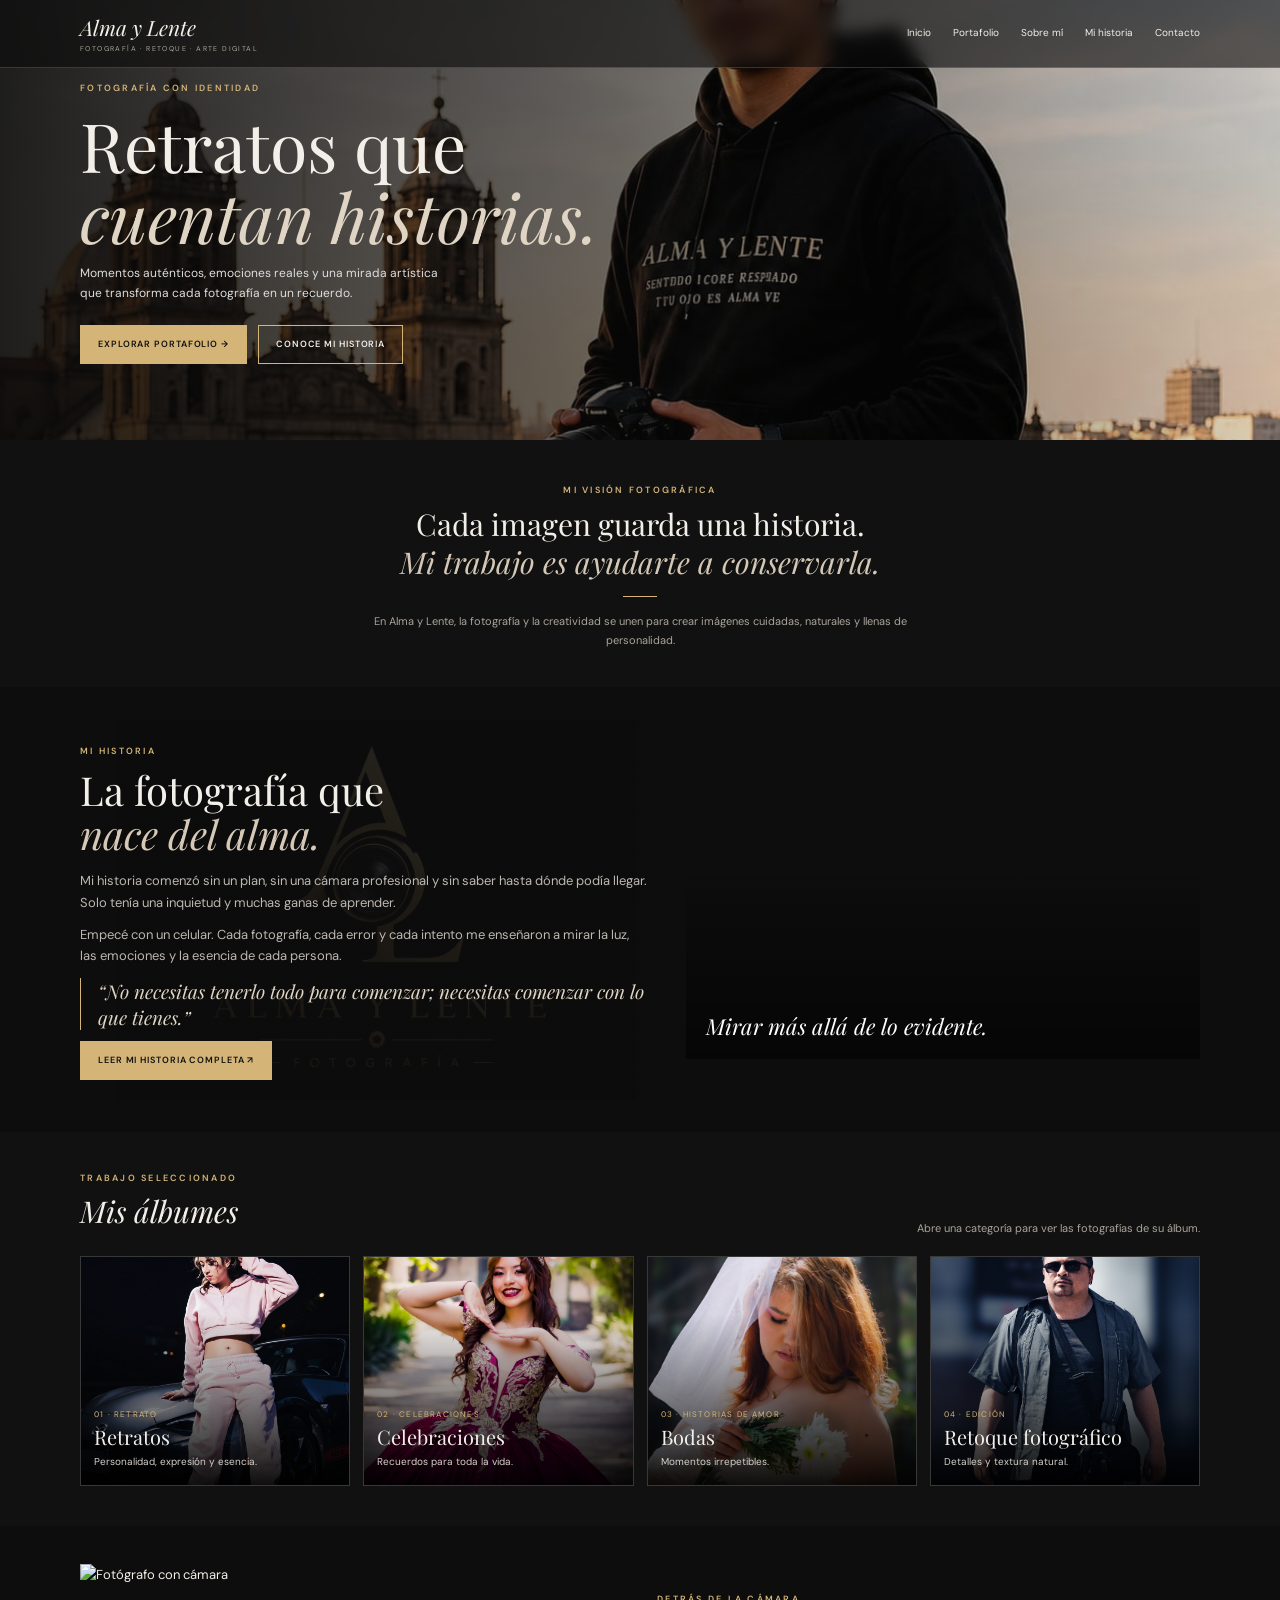
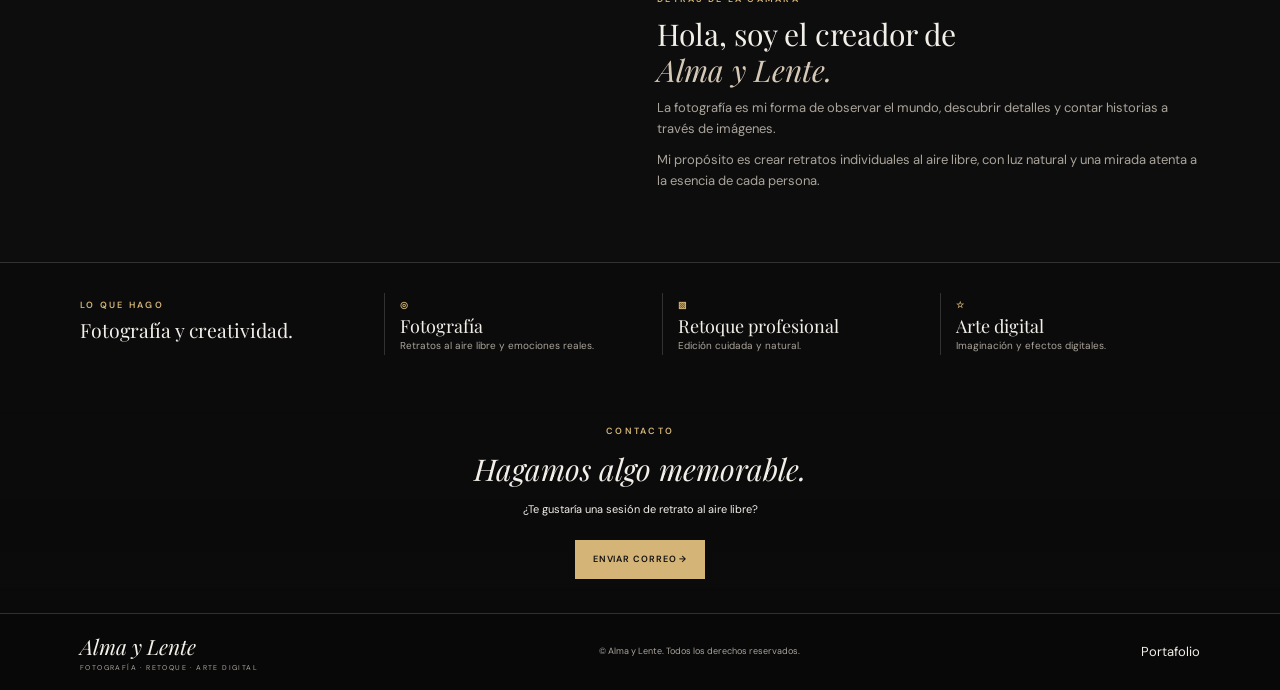
==== index.html @ 7299dcda "Fix HTML formatting issues in index.html" ====
<!DOCTYPE html>
<html lang="es">
<head>
<meta charset="UTF-8">
<meta name="viewport" content="width=device-width, initial-scale=1.0">
<title>Alma y Lente | Fotografía</title>

<link rel="preconnect" href="https://fonts.googleapis.com">
<link rel="preconnect" href="https://fonts.gstatic.com" crossorigin>
<link href="https://fonts.googleapis.com/css2?family=DM+Sans:wght@400;500;600&family=Playfair+Display:ital,wght@0,400;0,500;1,400;1,500&display=swap" rel="stylesheet">

<style>
:root {
  --bg: #0d0d0d;
  --panel: #121212;
  --fg: #f2eee8;
  --muted: #aaa49b;
  --gold: #d4b477;
  --border: rgba(255,255,255,.16);
  --width: 1120px;
}

* {
  box-sizing: border-box;
  margin: 0;
  padding: 0;
}

html { scroll-behavior: smooth; }

body {
  background: var(--bg);
  color: var(--fg);
  font: 13px/1.65 "DM Sans", sans-serif;
}

body.lock { overflow: hidden; }

button, a {
  font: inherit;
  color: inherit;
}

a { text-decoration: none; }

.wrap {
  width: min(var(--width), calc(100% - 64px));
  margin: auto;
}

.serif {
  font-family: "Playfair Display", Georgia, serif;
  font-weight: 400;
}

.label {
  color: var(--gold);
  font-size: 9px;
  font-weight: 600;
  letter-spacing: .25em;
  text-transform: uppercase;
}

.btn {
  display: inline-flex;
  min-height: 39px;
  align-items: center;
  justify-content: center;
  padding: 0 17px;
  border: 1px solid var(--gold);
  background: transparent;
  color: var(--fg);
  font-size: 9px;
  font-weight: 600;
  letter-spacing: .1em;
  text-transform: uppercase;
  cursor: pointer;
}

.btn:hover,
.btn.primary {
  background: var(--gold);
  color: #111;
}

.nav {
  position: absolute;
  z-index: 3;
  top: 0;
  width: 100%;
  height: 68px;
  border-bottom: 1px solid var(--border);
  background: #0b0b0b99;
  backdrop-filter: blur(8px);
}

.navin {
  height: 100%;
  display: flex;
  align-items: center;
  justify-content: space-between;
}

.brand {
  display: flex;
  flex-direction: column;
  line-height: 1.15;
}

.brand strong {
  font: italic 21px "Playfair Display", Georgia, serif;
}

.brand small {
  margin-top: 4px;
  color: var(--muted);
  font-size: 7px;
  letter-spacing: .2em;
}

.links {
  display: flex;
  align-items: center;
  gap: 22px;
}

.links a { font-size: 10px; }
.links a:hover { color: var(--gold); }

.menu {
  display: none;
  background: none;
  border: 0;
  color: white;
  font-size: 22px;
  cursor: pointer;
}

.hero {
  min-height: 440px;
  display: flex;
  align-items: center;
  background:
    linear-gradient(90deg, #090909e8, #09090999 48%, #09090920),
    url('https://almaylente.github.io/mi-foto-nueva.jpg')
    center 42% / cover;
}

.hero h1 {
  font-size: clamp(43px, 6vw, 68px);
  line-height: 1.05;
  margin: 12px 0;
}

.hero h1 em { color: #e0d5c4; }

.hero p {
  max-width: 380px;
  color: #ddd;
  font-size: 12px;
}

.actions {
  display: flex;
  gap: 11px;
  margin-top: 22px;
  flex-wrap: wrap;
}

.vision {
  padding: 38px 20px;
  text-align: center;
  background: #111;
}

.vision h2 {
  margin: 7px 0;
  font-size: clamp(22px, 3vw, 30px);
  line-height: 1.25;
}

.vision h2 em { color: #d4c7b6; }

.vision p {
  max-width: 550px;
  margin: auto;
  color: var(--muted);
  font-size: 11px;
}

.line {
  width: 34px;
  height: 1px;
  background: var(--gold);
  margin: 15px auto;
}

.story {
  padding: 52px 0;
  background: var(--bg);
}

.storygrid {
  display: grid;
  grid-template-columns: 1.05fr .95fr;
  align-items: center;
  gap: 38px;
}

.storygrid > div:first-child {
  position: relative;
  isolation: isolate;
}

.storygrid > div:first-child::before {
  content: "";
  position: absolute;
  inset: -20px;
  z-index: -1;
  background-image:
    linear-gradient(rgba(13,13,13,.90), rgba(13,13,13,.90)),
    url("https://almaylente.github.io/logotipo%20jpg.png");
  background-repeat: no-repeat;
  background-position: center, 65% center;
  background-size: cover, min(100%, 520px) auto;
  pointer-events: none;
}

.story h2 {
  font-size: 40px;
  line-height: 1.1;
  margin: 8px 0 14px;
}

.story h2 em,
.about h2 em { color: #d5c8b7; }

.story p {
  max-width: 570px;
  margin-bottom: 11px;
  color: #bcb7b0;
}

.quote {
  padding-left: 17px;
  border-left: 1px solid var(--gold);
  font: italic 19px "Playfair Display", Georgia, serif !important;
  color: #e0d5c4 !important;
}

.storyphoto {
  position: relative;
  min-height: 300px;
  background:
    linear-gradient(0deg, #0009, transparent 65%),
    url('https://images.unsplash.com/photo-1502982720700-bfff97f2ecac?auto=format&fit=crop&w=1200&q=85')
    center 38% / cover;
}

.storyphoto span {
  position: absolute;
  bottom: 18px;
  left: 20px;
  color: white;
  font: italic 22px "Playfair Display", Georgia, serif;
}

.portfolio {
  padding: 34px 0 40px;
  background: #111;
}

.heading {
  display: flex;
  align-items: end;
  justify-content: space-between;
  gap: 20px;
  margin-bottom: 19px;
}

.heading h2 { font-size: 30px; }
.heading p { color: var(--muted); font-size: 11px; }

.cards {
  display: grid;
  grid-template-columns: repeat(4, 1fr);
  gap: 13px;
}

.album {
  position: relative;
  min-height: 230px;
  overflow: hidden;
  border: 1px solid #ffffff22;
  background: #191919;
  text-align: left;
  cursor: pointer;
}

.album img {
  position: absolute;
  inset: 0;
  width: 100%;
  height: 100%;
  object-fit: cover;
  transition: transform .35s;
}

.album:hover img { transform: scale(1.05); }

.album::after {
  content: "";
  position: absolute;
  inset: 0;
  background: linear-gradient(0deg, #000e, transparent 75%);
}

.albumtext {
  position: absolute;
  z-index: 1;
  left: 13px;
  right: 13px;
  bottom: 13px;
}

.albumtext small {
  color: var(--gold);
  font-size: 8px;
  letter-spacing: .15em;
  text-transform: uppercase;
}

.albumtext strong {
  display: block;
  font: 20px "Playfair Display", Georgia, serif;
}

.albumtext span {
  color: #d4d0ca;
  font-size: 10px;
}

.about { padding: 38px 0; }

.aboutgrid {
  display: grid;
  grid-template-columns: 1fr 1fr;
  align-items: center;
  gap: 34px;
}

.about img {
  width: 100%;
  height: 260px;
  object-fit: cover;
}

.about h2 {
  font-size: 30px;
  line-height: 1.2;
  margin: 7px 0;
}

.about p {
  color: var(--muted);
  margin: 9px 0;
}

.services {
  padding: 30px 0;
  background: #0b0b0b;
  border-top: 1px solid var(--border);
}

.servicegrid {
  display: grid;
  grid-template-columns: 1.1fr repeat(3, 1fr);
  gap: 18px;
}

.service {
  padding-left: 15px;
  border-left: 1px solid var(--border);
}

.service h3 {
  font: 18px "Playfair Display", Georgia, serif;
}

.service p {
  color: var(--muted);
  font-size: 10px;
}

.contact {
  padding: 34px 20px;
  text-align: center;
  background:
    linear-gradient(#08080866, #08080899),
    url('https://i1.adis.ws/i/canon/5666C028_EOS-R6-Mark-II_07?aspect=1%3A1&bg=rgb%28245%2C246%2C246%29&fmt=webp&qlt=80&sm=aspect&w=940')
    center 50% / cover;
}

.contact h2 {
  font-size: 30px;
  margin: 5px;
}

.contact p { font-size: 11px; }

footer {
  padding: 18px 0;
  background: #080808;
  border-top: 1px solid var(--border);
}

.footerin {
  display: flex;
  justify-content: space-between;
  align-items: center;
  gap: 15px;
}

.footerin p {
  font-size: 9px;
  color: var(--muted);
}

.modal {
  position: fixed;
  inset: 0;
  z-index: 10;
  display: none;
  align-items: center;
  justify-content: center;
  padding: 16px;
  background: #000d;
  backdrop-filter: blur(7px);
}

.modal.open { display: flex; }

.dialog {
  width: min(950px, 100%);
  max-height: 92vh;
  display: flex;
  flex-direction: column;
  overflow: hidden;
  border: 1px solid #d4b47777;
  background: #111;
  box-shadow: 0 20px 80px #000b;
}

.dialoghead {
  display: flex;
  justify-content: space-between;
  align-items: center;
  gap: 15px;
  padding: 17px 21px;
  border-bottom: 1px solid var(--border);
}

.dialoghead h2 {
  font-size: 25px;
  margin-top: 3px;
}

.close {
  width: 38px;
  height: 38px;
  border: 1px solid var(--border);
  background: transparent;
  color: white;
  font-size: 23px;
  cursor: pointer;
}

.dialogbody {
  overflow: auto;
  padding: 20px 22px 25px;
}

.description {
  color: var(--muted);
  margin-bottom: 14px;
}

.gallery {
  display: grid;
  grid-template-columns: repeat(3, minmax(0, 1fr));
  gap: 12px;
}

.gallery.single {
  display: flex;
  justify-content: center;
  align-items: center;
}

.gallery.single .tile {
  width: auto;
  max-width: 100%;
  border: 0;
  background: transparent;
}

.gallery.single .tile img {
  width: auto;
  height: auto;
  max-width: calc(100vw - 120px);
  max-height: calc(88vh - 145px);
  object-fit: contain;
}

.gallery.single .filename { text-align: center; }

.slideshow-controls {
  display: flex;
  justify-content: center;
  align-items: center;
  gap: 16px;
  margin-top: 12px;
}

.slideshow-controls[hidden] { display: none; }

.slide-button {
  width: 38px;
  height: 38px;
  border: 1px solid var(--border);
  background: transparent;
  color: var(--fg);
  font-size: 22px;
  cursor: pointer;
}

.slide-button:hover {
  border-color: var(--gold);
  color: var(--gold);
}

.slide-count {
  color: var(--muted);
  font-size: 11px;
}

.tile {
  position: relative;
  overflow: hidden;
  border: 1px solid #ffffff22;
  background: #1a1a1a;
}

.tile img {
  display: block;
  width: 100%;
  max-height: 70vh;
  object-fit: contain;
  background: #111;
}

.filename {
  padding: 7px 9px;
  color: #d7d1c8;
  font-size: 10px;
  overflow: hidden;
  text-overflow: ellipsis;
  white-space: nowrap;
}

.empty {
  grid-column: 1 / -1;
  padding: 35px 16px;
  border: 1px dashed #d4b47766;
  color: var(--muted);
  text-align: center;
}

.empty strong {
  display: block;
  margin-bottom: 5px;
  color: var(--fg);
  font: 22px "Playfair Display", Georgia, serif;
}

.storydialog {
  max-height: 92vh;
  overflow: auto;
}

.storybody {
  padding: 22px clamp(20px, 5vw, 48px);
  color: #c3beb6;
}

.storybody h3 {
  margin: 22px 0 8px;
  color: var(--gold);
  font: 22px "Playfair Display", Georgia, serif;
}

.storybody p {
  margin: 0 0 12px;
  line-height: 1.8;
}

.storybody blockquote {
  margin: 15px 0;
  padding-left: 15px;
  border-left: 1px solid var(--gold);
  font: italic 19px "Playfair Display", Georgia, serif;
  color: #e1d5c3;
}

@media (max-width: 760px) {
  .wrap, .navin { width: calc(100% - 38px); }
  .menu { display: block; }

  .links {
    position: absolute;
    top: 61px;
    left: 0;
    right: 0;
    display: none;
    align-items: flex-start;
    padding: 17px 20px;
    background: #101010;
    flex-direction: column;
  }

  .links.open { display: flex; }

  .hero {
    min-height: 510px;
    background-position: 58% center;
  }

  .storygrid, .aboutgrid {
    grid-template-columns: 1fr;
    gap: 20px;
  }

  .storyphoto { min-height: 270px; }

  .storygrid > div:first-child::before {
    background-position: center, 65% center;
    background-size: cover, min(82vw, 430px) auto;
  }

  .cards { grid-template-columns: repeat(2, 1fr); }
  .album { min-height: 220px; }

  .servicegrid { grid-template-columns: 1fr 1fr; }
  .serviceintro { grid-column: 1 / -1; }

  .footerin { flex-wrap: wrap; }
  .footerin p { width: 100%; }

  .gallery { grid-template-columns: repeat(2, minmax(0, 1fr)); }
}

@media (max-width: 430px) {
  .heading {
    align-items: flex-start;
    flex-direction: column;
  }

  .album { min-height: 190px; }

  .storygrid > div:first-child::before {
    background-position: center, 65% center;
    background-size: cover, min(85vw, 360px) auto;
  }

  .albumtext strong { font-size: 17px; }
}
</style>
</head>

<body>

<header class="nav">
  <div class="wrap navin">
    <a class="brand" href="#inicio">
      <strong>Alma y Lente</strong>
      <small>FOTOGRAFÍA · RETOQUE · ARTE DIGITAL</small>
    </a>

    <button class="menu" id="menu" aria-label="Abrir menú">☰</button>

    <nav class="links" id="links">
      <a href="#inicio">Inicio</a>
      <a href="#portafolio">Portafolio</a>
      <a href="#sobre-mi">Sobre mí</a>
      <a href="#mi-historia">Mi historia</a>
      <a href="#contacto">Contacto</a>
    </nav>
  </div>
</header>

<main>

  <section class="hero" id="inicio">
    <div class="wrap">
      <span class="label">Fotografía con identidad</span>
      <h1 class="serif">Retratos que<br><em>cuentan historias.</em></h1>
      <p>Momentos auténticos, emociones reales y una mirada artística que transforma cada fotografía en un recuerdo.</p>

      <div class="actions">
        <a class="btn primary" href="#portafolio">Explorar portafolio →</a>
        <a class="btn" href="#mi-historia">Conoce mi historia</a>
      </div>
    </div>
  </section>

  <section class="vision">
    <span class="label">Mi visión fotográfica</span>
    <h2 class="serif">Cada imagen guarda una historia.<br><em>Mi trabajo es ayudarte a conservarla.</em></h2>
    <div class="line"></div>
    <p>En Alma y Lente, la fotografía y la creatividad se unen para crear imágenes cuidadas, naturales y llenas de personalidad.</p>
  </section>

  <section class="story" id="mi-historia">
    <div class="wrap storygrid">
      <div>
        <span class="label">Mi historia</span>
        <h2 class="serif">La fotografía que<br><em>nace del alma.</em></h2>

        <p>Mi historia comenzó sin un plan, sin una cámara profesional y sin saber hasta dónde podía llegar. Solo tenía una inquietud y muchas ganas de aprender.</p>

        <p>Empecé con un celular. Cada fotografía, cada error y cada intento me enseñaron a mirar la luz, las emociones y la esencia de cada persona.</p>

        <p class="quote">“No necesitas tenerlo todo para comenzar; necesitas comenzar con lo que tienes.”</p>

        <button class="btn primary" id="openStory">Leer mi historia completa ↗</button>
      </div>

      <div class="storyphoto">
        <span>Mirar más allá de lo evidente.</span>
      </div>
    </div>
  </section>

  <section class="portfolio" id="portafolio">
    <div class="wrap">
      <div class="heading">
        <div>
          <span class="label">Trabajo seleccionado</span>
          <h2 class="serif"><em>Mis álbumes</em></h2>
        </div>
        <p>Abre una categoría para ver las fotografías de su álbum.</p>
      </div>

      <div class="cards">

        <button class="album"
          data-id="retratos"
          data-title="Retratos"
          data-category="01 · Retrato"
          data-description="Retratos individuales al aire libre, con luz natural y personalidad.">
          <img src="https://almaylente.github.io/retrato1.jpg" alt="Portada del álbum Retratos">
          <span class="albumtext">
            <small>01 · Retrato</small>
            <strong>Retratos</strong>
            <span>Personalidad, expresión y esencia.</span>
          </span>
        </button>

        <button class="album"
          data-id="celebraciones"
          data-title="Celebraciones"
          data-category="02 · Celebraciones"
          data-description="Momentos especiales y recuerdos para toda la vida.">
          <img src="https://almaylente.github.io/mis%20xv%20a%C3%B1os%20%281%29.jpg" alt="Portada del álbum Celebraciones">
          <span class="albumtext">
            <small>02 · Celebraciones</small>
            <strong>Celebraciones</strong>
            <span>Recuerdos para toda la vida.</span>
          </span>
        </button>

        <button class="album"
          data-id="bodas"
          data-title="Bodas"
          data-category="03 · Historias de amor"
          data-description="La belleza de los momentos irrepetibles.">
          <img src="jpg%20%281%29.jpg" alt="Portada del álbum Bodas">
          <span class="albumtext">
            <small>03 · Historias de amor</small>
            <strong>Bodas</strong>
            <span>Momentos irrepetibles.</span>
          </span>
        </button>

        <button class="album"
          data-id="retoque"
          data-title="Retoque fotográfico"
          data-category="04 · Edición"
          data-description="Detalles cuidados y textura natural.">
          <img src="https://almaylente.github.io/Retoque%20fotografico.jpg" alt="Portada del álbum Retoque fotográfico">
          <span class="albumtext">
            <small>04 · Edición</small>
            <strong>Retoque fotográfico</strong>
            <span>Detalles y textura natural.</span>
          </span>
        </button>

      </div>
    </div>
  </section>

  <section class="about" id="sobre-mi">
    <div class="wrap aboutgrid">
      <img src="https://images.unsplash.com/photo-1502982720700-bfff97f2ecac?auto=format&fit=crop&w=1200&q=85" alt="Fotógrafo con cámara" loading="lazy">

      <div>
        <span class="label">Detrás de la cámara</span>
        <h2 class="serif">Hola, soy el creador de<br><em>Alma y Lente.</em></h2>
        <p>La fotografía es mi forma de observar el mundo, descubrir detalles y contar historias a través de imágenes.</p>
        <p>Mi propósito es crear retratos individuales al aire libre, con luz natural y una mirada atenta a la esencia de cada persona.</p>
      </div>
    </div>
  </section>

  <section class="services" id="servicios">
    <div class="wrap servicegrid">
      <div class="serviceintro">
        <span class="label">Lo que hago</span>
        <h2 class="serif">Fotografía y creatividad.</h2>
      </div>

      <article class="service">
        <span class="label">◎</span>
        <h3>Fotografía</h3>
        <p>Retratos al aire libre y emociones reales.</p>
      </article>

      <article class="service">
        <span class="label">▧</span>
        <h3>Retoque profesional</h3>
        <p>Edición cuidada y natural.</p>
      </article>

      <article class="service">
        <span class="label">☆</span>
        <h3>Arte digital</h3>
        <p>Imaginación y efectos digitales.</p>
      </article>
    </div>
  </section>

  <section class="contact" id="contacto">
    <span class="label">Contacto</span>
    <h2 class="serif"><em>Hagamos algo memorable.</em></h2>
    <p>¿Te gustaría una sesión de retrato al aire libre?</p>

    <div class="actions" style="justify-content:center">
      <a class="btn primary" href="mailto:hola@almaylente.com">Enviar correo →</a>
    </div>
  </section>

</main>

<footer>
  <div class="wrap footerin">
    <a class="brand" href="#inicio">
      <strong>Alma y Lente</strong>
      <small>FOTOGRAFÍA · RETOQUE · ARTE DIGITAL</small>
    </a>

    <p>© Alma y Lente. Todos los derechos reservados.</p>
    <a href="#portafolio">Portafolio</a>
  </div>
</footer>

<!-- VENTANA DE LOS ÁLBUMES -->
<div class="modal" id="albumModal" role="dialog" aria-modal="true" aria-labelledby="albumTitle">
  <section class="dialog">

    <header class="dialoghead">
      <div>
        <span class="label" id="albumCategory"></span>
        <h2 class="serif" id="albumTitle"></h2>
      </div>

      <button class="close" id="closeAlbum" aria-label="Cerrar álbum">×</button>
    </header>

    <div class="dialogbody">
      <p class="description" id="albumDescription"></p>
      <div class="gallery single" id="gallery"></div>

      <div class="slideshow-controls" id="slideshowControls">
        <button class="slide-button" id="previousPhoto" type="button" aria-label="Foto anterior">‹</button>
        <span class="slide-count" id="slideCount">1 / 1</span>
        <button class="slide-button" id="nextPhoto" type="button" aria-label="Foto siguiente">›</button>
      </div>
    </div>
  </section>
</div>

<!-- VENTANA DE LA HISTORIA -->
<div class="modal" id="storyModal" role="dialog" aria-modal="true" aria-labelledby="storyTitle">
  <article class="dialog storydialog">

    <header class="dialoghead">
      <div>
        <span class="label">Alma y Lente</span>
        <h2 class="serif" id="storyTitle">La fotografía que nace del alma</h2>
      </div>

      <button class="close" id="closeStory" aria-label="Cerrar historia">×</button>
    </header>

    <div class="storybody">
      <p>Hay momentos que llegan sin avisar. No hacen ruido ni anuncian que están a punto de transformar nuestra vida. Simplemente aparecen, como la primera luz del amanecer: silenciosa, casi imperceptible, pero capaz de cambiar por completo aquello que toca.</p>

      <p>Mi historia comenzó así. Sin un plan. Sin una cámara profesional. Sin un estudio. Sin conocimientos técnicos. Todo comenzó con algo mucho más sencillo, pero también más poderoso: una inquietud que nació dentro de mí.</p>

      <p>Un día cualquiera, mientras observaba imágenes que aparecían y desaparecían rápidamente en una pantalla, encontré el trabajo del fotógrafo Marcos Alberca.</p>

      <p>Entonces descubrí emociones, miradas capaces de hablar sin pronunciar una sola palabra e historias escondidas en un rostro, una postura, una sombra o en la forma en que la luz acariciaba a una persona.</p>

      <p>Comprendí que una fotografía podía representar mucho más que una imagen: podía convertirse en memoria, sentimiento, identidad y en un relato capaz de permanecer incluso después de que el instante hubiera desaparecido.</p>

      <blockquote>“Yo también quiero hacer esto.”</blockquote>

      <h3>El comienzo: un celular y muchas ganas de aprender</h3>

      <p>El inicio no fue perfecto. Fue real. No contaba con equipo costoso, lentes especializados ni experiencia. Tenía únicamente un celular en la mano y un enorme deseo de aprender.</p>

      <p>Salí a observar. Empecé a interpretar la iluminación de otra manera, a prestar atención a los rostros, las sombras, los colores y esos pequeños instantes que normalmente pasan desapercibidos.</p>

      <p>Algunas fotografías me encantaban. Otras eran un desastre. Sin embargo, todas tenían algo importante que enseñarme. Cada error se convirtió en una lección y cada intento representó un avance.</p>

      <blockquote>No tenía que ser mejor que nadie; solamente tenía que superar al hombre que fui ayer.</blockquote>

      <h3>El sueño toma forma: nace Alma y Lente</h3>

      <p>Después de meses de dedicación llegó un día inolvidable: conseguí mi primera cámara profesional. Para mí representaba el resultado de mis intentos, mis equivocaciones y mis horas de aprendizaje.</p>

      <p>Así nació Alma y Lente. El nombre representa mi manera de entender la fotografía.</p>

      <p><strong>Alma:</strong> porque creo que cada retrato debe transmitir sentimiento. Detrás de cada rostro existe una historia que merece ser reconocida y respetada.</p>

      <p><strong>Lente:</strong> porque es mi herramienta para observar el mundo y mirar más allá de lo evidente, buscando esa esencia que a veces ni nosotros mismos reconocemos.</p>

      <p>No busco crear únicamente fotografías bonitas. Quiero producir imágenes que, muchos años después, puedan mirarse y provocar una sensación profunda:</p>

      <blockquote>“Ese era yo.”</blockquote>

      <h3>Para ti que lees esto</h3>

      <p>Quizá tienes un sueño guardado, pero sigues esperando tener dinero, equipo, experiencia o encontrar el momento perfecto. Déjame compartir contigo algo que aprendí: el momento perfecto casi nunca llega.</p>

      <p>No necesitas que todo sea ideal. Necesitas reunir el valor suficiente para dar el primer paso. Yo tampoco comencé siendo profesional. Empecé con un celular, ilusión y miedo, pero también con más fe que dudas.</p>

      <blockquote>No necesitas tenerlo todo para comenzar; necesitas comenzar con lo que tienes.</blockquote>

      <h3>Mi camino continúa</h3>

      <p>Todavía aprendo. Todavía crezco. Todavía existen metas que parecen lejanas. Mi gran objetivo es convertirme en fotógrafo profesional al cien por ciento, vivir de aquello que amo y llevar Alma y Lente a cada persona que quiera descubrir y mostrar su verdadera belleza.</p>

      <p>Alma y Lente nació de un sueño, creció mediante la constancia y continúa avanzando con una sola intención: mirar más allá de lo evidente.</p>

      <blockquote>Porque una cámara puede capturar un rostro... Pero cuando una imagen nace del alma, puede capturar una vida.</blockquote>
    </div>
  </article>
</div>

<script>
const DB_NAME = "AlmaYLenteGaleria";
const DB_VERSION = 1;
const STORE = "fotos";

let db;
let currentCategory = "";
let activePhotos = [];
let activePhotoIndex = 0;

const staticAlbums = {
  retratos: [
    {
      name: "retrato1.jpg",
      src: "https://almaylente.github.io/retrato1.jpg"
    },
    {
      name: "retrato2.jpg",
      src: "https://almaylente.github.io/retrato2.jpg"
    }
  ],

  celebraciones: [
    {
      name: "mis xv años (1).jpg",
      src: "https://almaylente.github.io/mis%20xv%20a%C3%B1os%20%281%29.jpg"
    },
    {
      name: "mis xv años (2).jpg",
      src: "https://almaylente.github.io/mis%20xv%20a%C3%B1os%20%282%29.jpg"
    },
    {
      name: "mis xv años (3).jpg",
      src: "https://almaylente.github.io/mis%20xv%20a%C3%B1os%20%283%29.jpg"
    },
    {
      name: "mis xv años (4).jpg",
      src: "https://almaylente.github.io/mis%20xv%20a%C3%B1os%20%284%29.jpg"
    },
    {
      name: "mis xv años (5).jpg",
      src: "https://almaylente.github.io/mis%20xv%20a%C3%B1os%20%285%29.jpg"
    },
    {
      name: "mis xv años (6).jpg",
      src: "https://almaylente.github.io/mis%20xv%20a%C3%B1os%20%286%29.jpg"
    },
    {
      name: "mis xv años (7).jpg",
      src: "https://almaylente.github.io/mis%20xv%20a%C3%B1os%20%287%29.jpg"
    }
  ],

  bodas: [
    /* TRES FOTOS NUEVAS */
    {
      name: "jpg (1).jpg",
      src: "jpg%20%281%29.jpg"
    },
    {
      name: "jpg (2).jpg",
      src: "jpg%20%282%29.jpg"
    },
    {
      name: "jpg (3).jpg",
      src: "jpg%20%283%29.jpg"
    },

    /* FOTOS ANTERIORES: SE CONSERVAN */
    {
      name: "Novia de Boda (1).jpg",
      src: "Novia%20de%20Boda%20%281%29.jpg"
    },
    {
      name: "Novia de Boda (2).jpg",
      src: "Novia%20de%20Boda%20%282%29.jpg"
    },
    {
      name: "novia de boda (3).jpg",
      src: "novia%20de%20boda%20%283%29.jpg"
    }

  ],

  retoque: [
    {
      name: "Retoque fotografico.jpg",
      src: "https://almaylente.github.io/Retoque%20fotografico.jpg"
    }
  ]
};

const albumModal = document.getElementById("albumModal");
const storyModal = document.getElementById("storyModal");
const gallery = document.getElementById("gallery");

function openDB() {
  return new Promise((resolve, reject) => {
    const req = indexedDB.open(DB_NAME, DB_VERSION);

    req.onupgradeneeded = () => {
      if (!req.result.objectStoreNames.contains(STORE)) {
        req.result.createObjectStore(STORE, {
          keyPath: "id",
          autoIncrement: true
        });
      }
    };

    req.onsuccess = () => {
      db = req.result;
      resolve(db);
    };

    req.onerror = () => reject(req.error);
  });
}

function allPhotos() {
  return new Promise((resolve, reject) => {
    if (!db) {
      resolve([]);
      return;
    }

    const req = db
      .transaction(STORE, "readonly")
      .objectStore(STORE)
      .getAll();

    req.onsuccess = () => {
      resolve(
        req.result.filter(
          photo => photo.category === currentCategory
        )
      );
    };

    req.onerror = () => reject(req.error);
  });
}

function showCurrentPhoto() {
  gallery.replaceChildren();

  if (!activePhotos.length) return;

  const photo = activePhotos[activePhotoIndex];
  const tile = document.createElement("article");
  tile.className = "tile";

  const image = document.createElement("img");
  image.src = photo.src;
  image.alt =
    document.getElementById("albumTitle").textContent +
    ": foto " + (activePhotoIndex + 1);

  const caption = document.createElement("p");
  caption.className = "filename";
  caption.textContent =
    (photo.name || "Fotografía") +
    " · " + (activePhotoIndex + 1) +
    " de " + activePhotos.length;

  image.onerror = () => {
    image.alt = "No se pudo cargar: " + (photo.name || "fotografía");
  };

  tile.append(image, caption);
  gallery.appendChild(tile);

  document.getElementById("slideCount").textContent =
    (activePhotoIndex + 1) + " / " + activePhotos.length;
}

async function renderGallery() {
  gallery.replaceChildren();
  gallery.classList.add("single");
  document.getElementById("slideshowControls").hidden = true;
  activePhotos = [];

  try {
    const fixedPhotos = staticAlbums[currentCategory];
    const photos = fixedPhotos || await allPhotos();

    if (!photos.length) {
      const empty = document.createElement("div");
      empty.className = "empty";

      const title = document.createElement("strong");
      title.textContent = "Este álbum está pendiente";

      const message = document.createElement("span");
      message.textContent =
        "Las fotografías de esta categoría aparecerán aquí.";

      empty.append(title, message);
      gallery.appendChild(empty);
      return;
    }

    if (fixedPhotos) {
      activePhotos = fixedPhotos;
      activePhotoIndex = 0;

      document.getElementById("slideshowControls").hidden = false;
      showCurrentPhoto();
      return;
    }

    gallery.classList.remove("single");

    for (const photo of photos) {
      const tile = document.createElement("article");
      tile.className = "tile";

      const image = document.createElement("img");
      image.src = photo.src || URL.createObjectURL(photo.blob);
      image.alt = photo.name || "Fotografía del álbum";
      image.loading = "lazy";

      const name = document.createElement("p");
      name.className = "filename";
      name.textContent = photo.name || "Fotografía";

      tile.append(image, name);
      gallery.appendChild(tile);
    }
  } catch (error) {
    const empty = document.createElement("div");
    empty.className = "empty";

    const title = document.createElement("strong");
    title.textContent = "No se pudo cargar el álbum";

    const message = document.createElement("span");
    message.textContent =
      "Comprueba que las fotografías estén disponibles en GitHub Pages.";

    empty.append(title, message);
    gallery.appendChild(empty);
  }
}

function openAlbum(card) {
  currentCategory = card.dataset.id;

  document.getElementById("albumTitle").textContent =
    card.dataset.title;

  document.getElementById("albumCategory").textContent =
    card.dataset.category;

  document.getElementById("albumDescription").textContent =
    card.dataset.description;

  albumModal.classList.add("open");
  document.body.classList.add("lock");

  renderGallery();
}

function closeModal(modal) {
  modal.classList.remove("open");

  if (
    !albumModal.classList.contains("open") &&
    !storyModal.classList.contains("open")
  ) {
    document.body.classList.remove("lock");
  }
}

document.querySelectorAll(".album").forEach(card => {
  card.addEventListener("click", () => openAlbum(card));
});

document.getElementById("previousPhoto").addEventListener("click", () => {
  if (!activePhotos.length) return;

  activePhotoIndex =
    (activePhotoIndex - 1 + activePhotos.length) %
    activePhotos.length;

  showCurrentPhoto();
});

document.getElementById("nextPhoto").addEventListener("click", () => {
  if (!activePhotos.length) return;

  activePhotoIndex =
    (activePhotoIndex + 1) % activePhotos.length;

  showCurrentPhoto();
});

document.getElementById("closeAlbum").addEventListener("click", () => {
  closeModal(albumModal);
});

albumModal.addEventListener("click", event => {
  if (event.target === albumModal) {
    closeModal(albumModal);
  }
});

document.getElementById("openStory").addEventListener("click", () => {
  storyModal.classList.add("open");
  document.body.classList.add("lock");
});

document.getElementById("closeStory").addEventListener("click", () => {
  closeModal(storyModal);
});

storyModal.addEventListener("click", event => {
  if (event.target === storyModal) {
    closeModal(storyModal);
  }
});

document.addEventListener("keydown", event => {
  if (
    albumModal.classList.contains("open") &&
    activePhotos.length &&
    event.key === "ArrowLeft"
  ) {
    activePhotoIndex =
      (activePhotoIndex - 1 + activePhotos.length) %
      activePhotos.length;

    showCurrentPhoto();
  }

  if (
    albumModal.classList.contains("open") &&
    activePhotos.length &&
    event.key === "ArrowRight"
  ) {
    activePhotoIndex =
      (activePhotoIndex + 1) % activePhotos.length;

    showCurrentPhoto();
  }

  if (event.key === "Escape") {
    closeModal(albumModal);
    closeModal(storyModal);
  }
});

const menu = document.getElementById("menu");
const links = document.getElementById("links");

menu.addEventListener("click", () => {
  links.classList.toggle("open");
});

links.querySelectorAll("a").forEach(link => {
  link.addEventListener("click", () => {
    links.classList.remove("open");
  });
});

openDB().catch(() => {
  db = null;
});
</script>

</body>
</html>
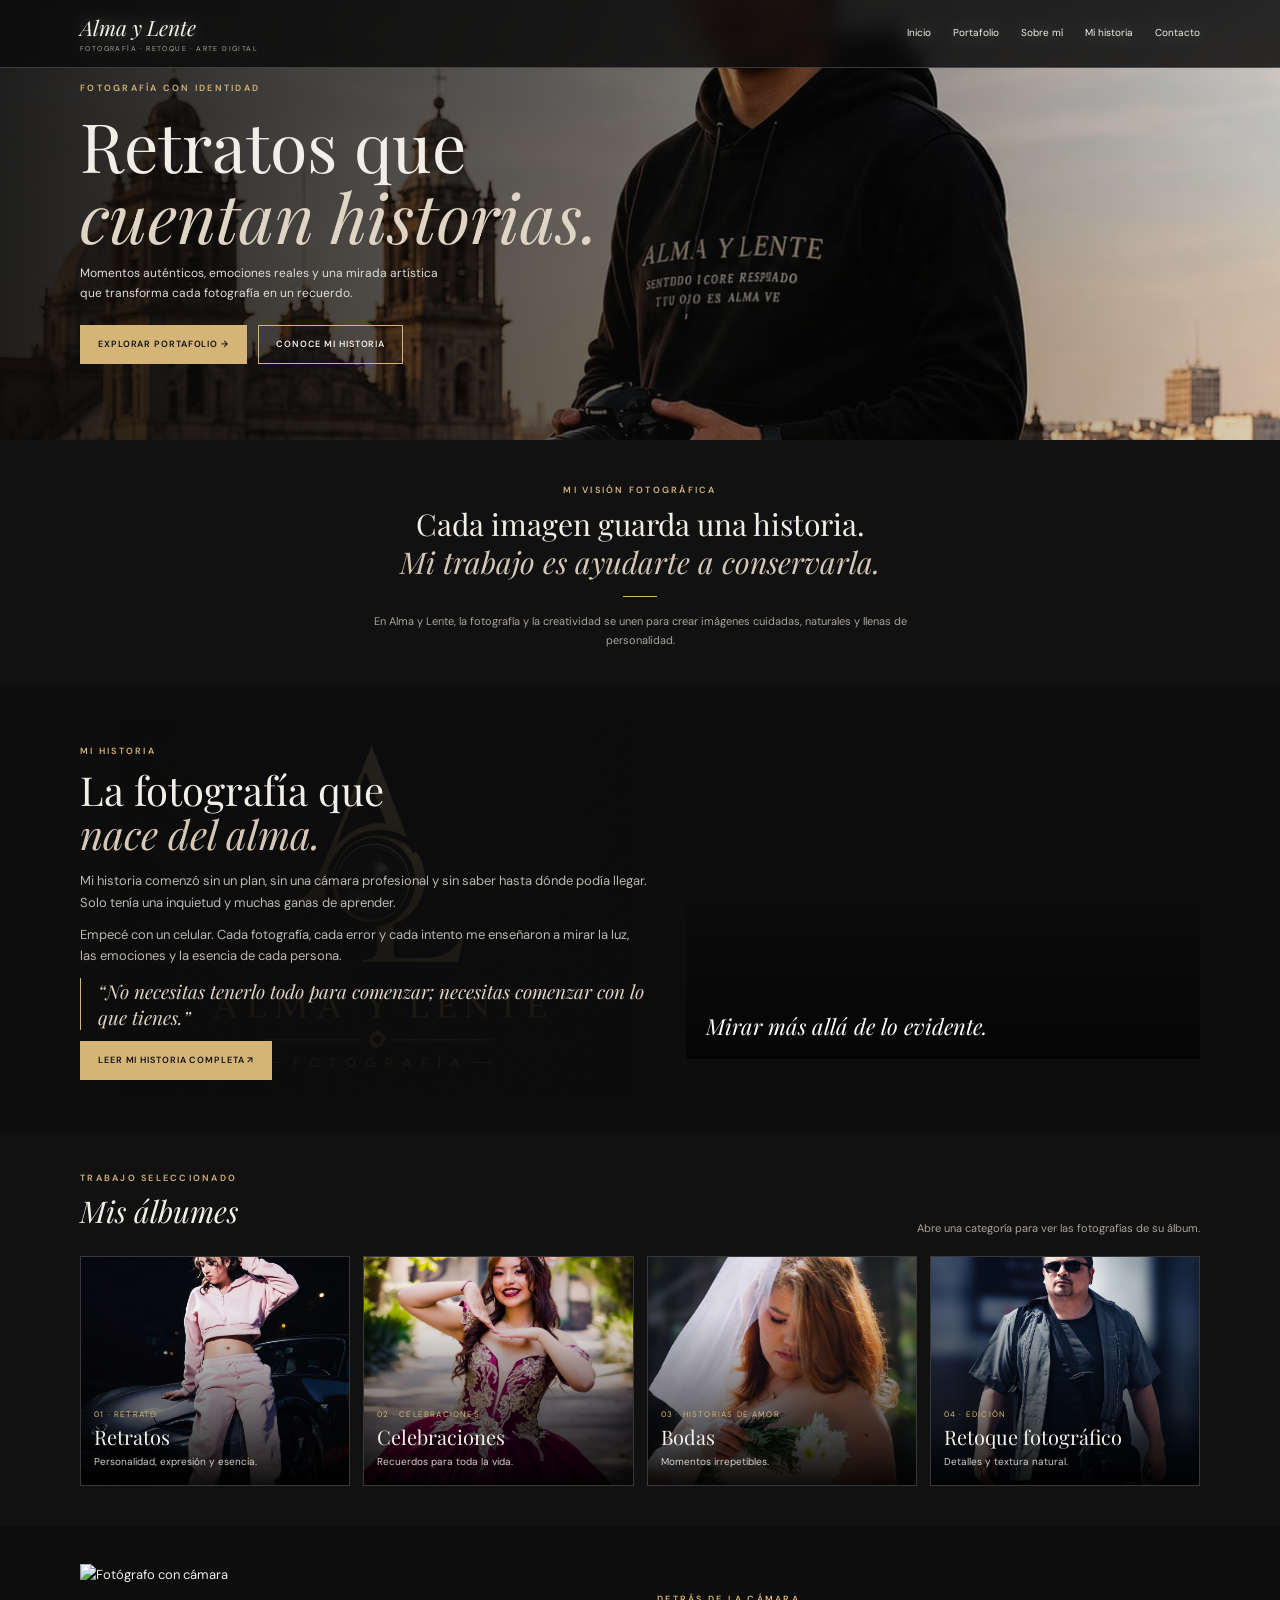
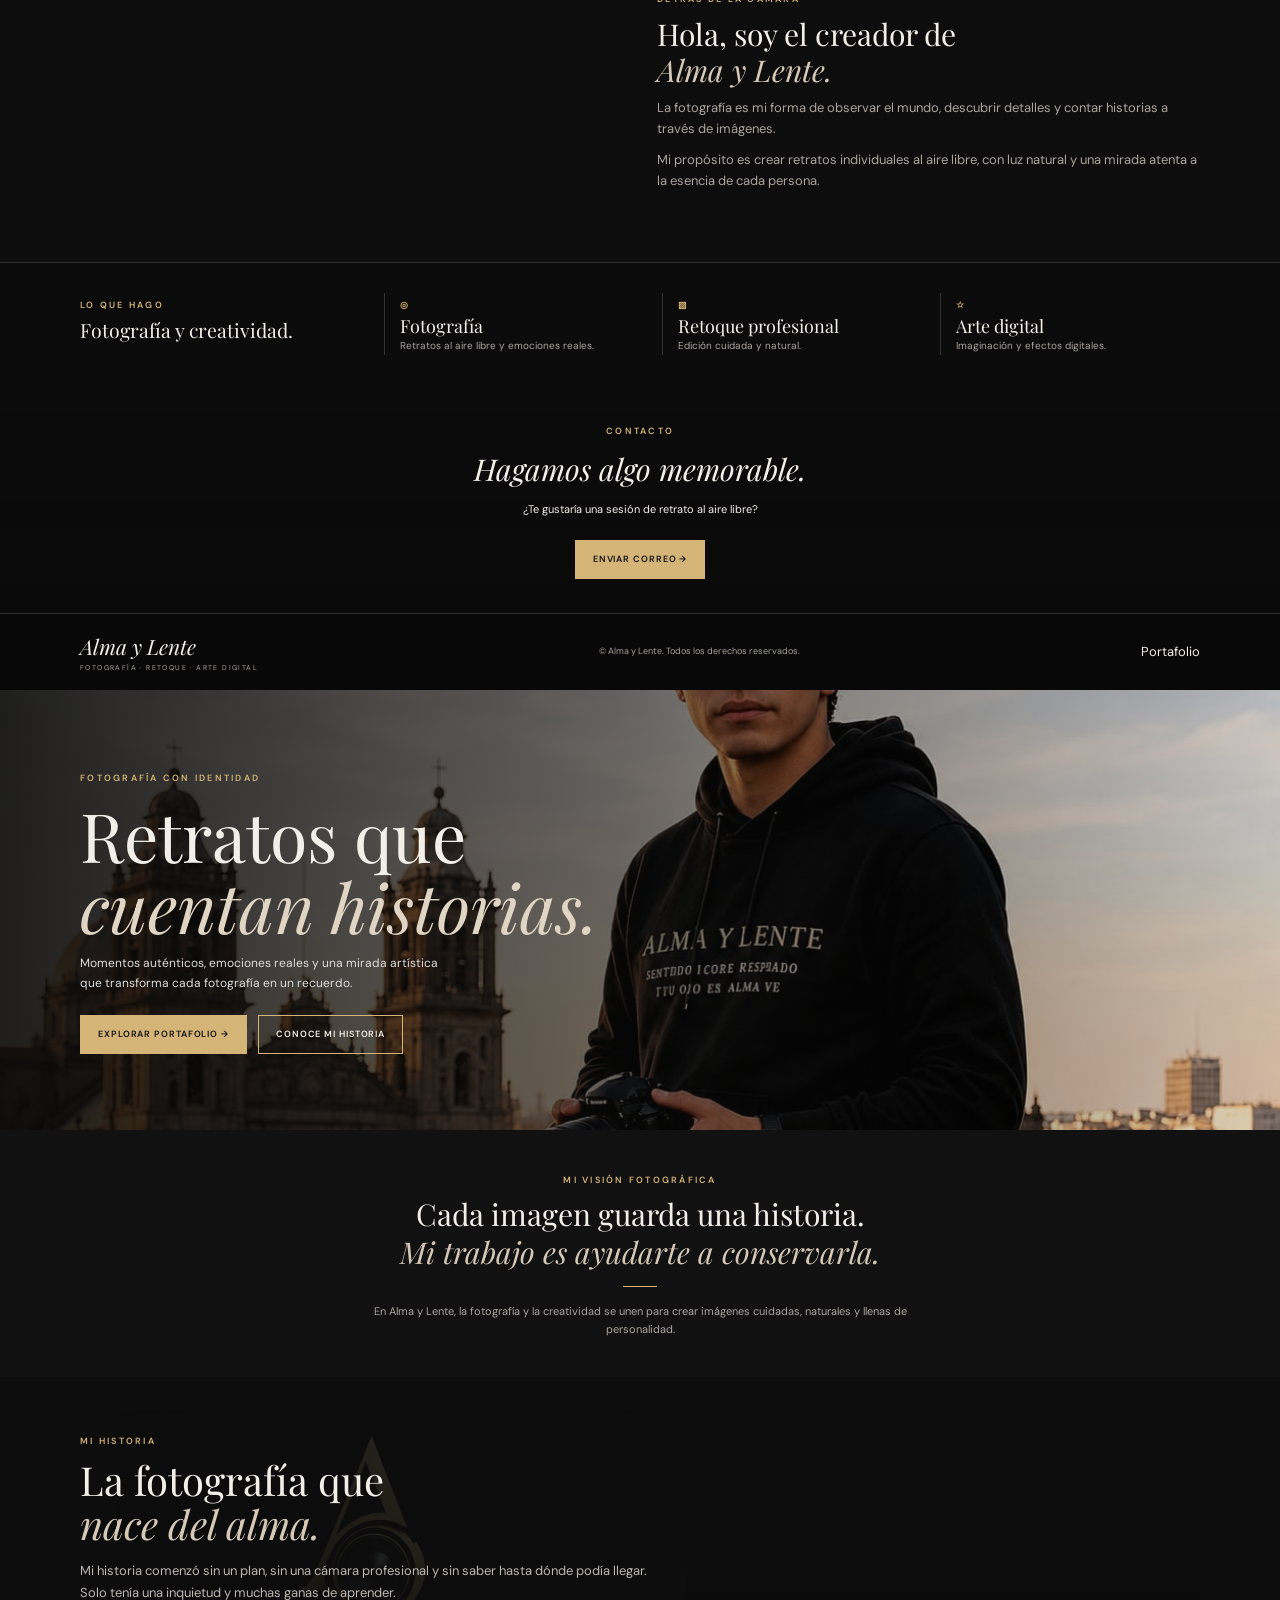
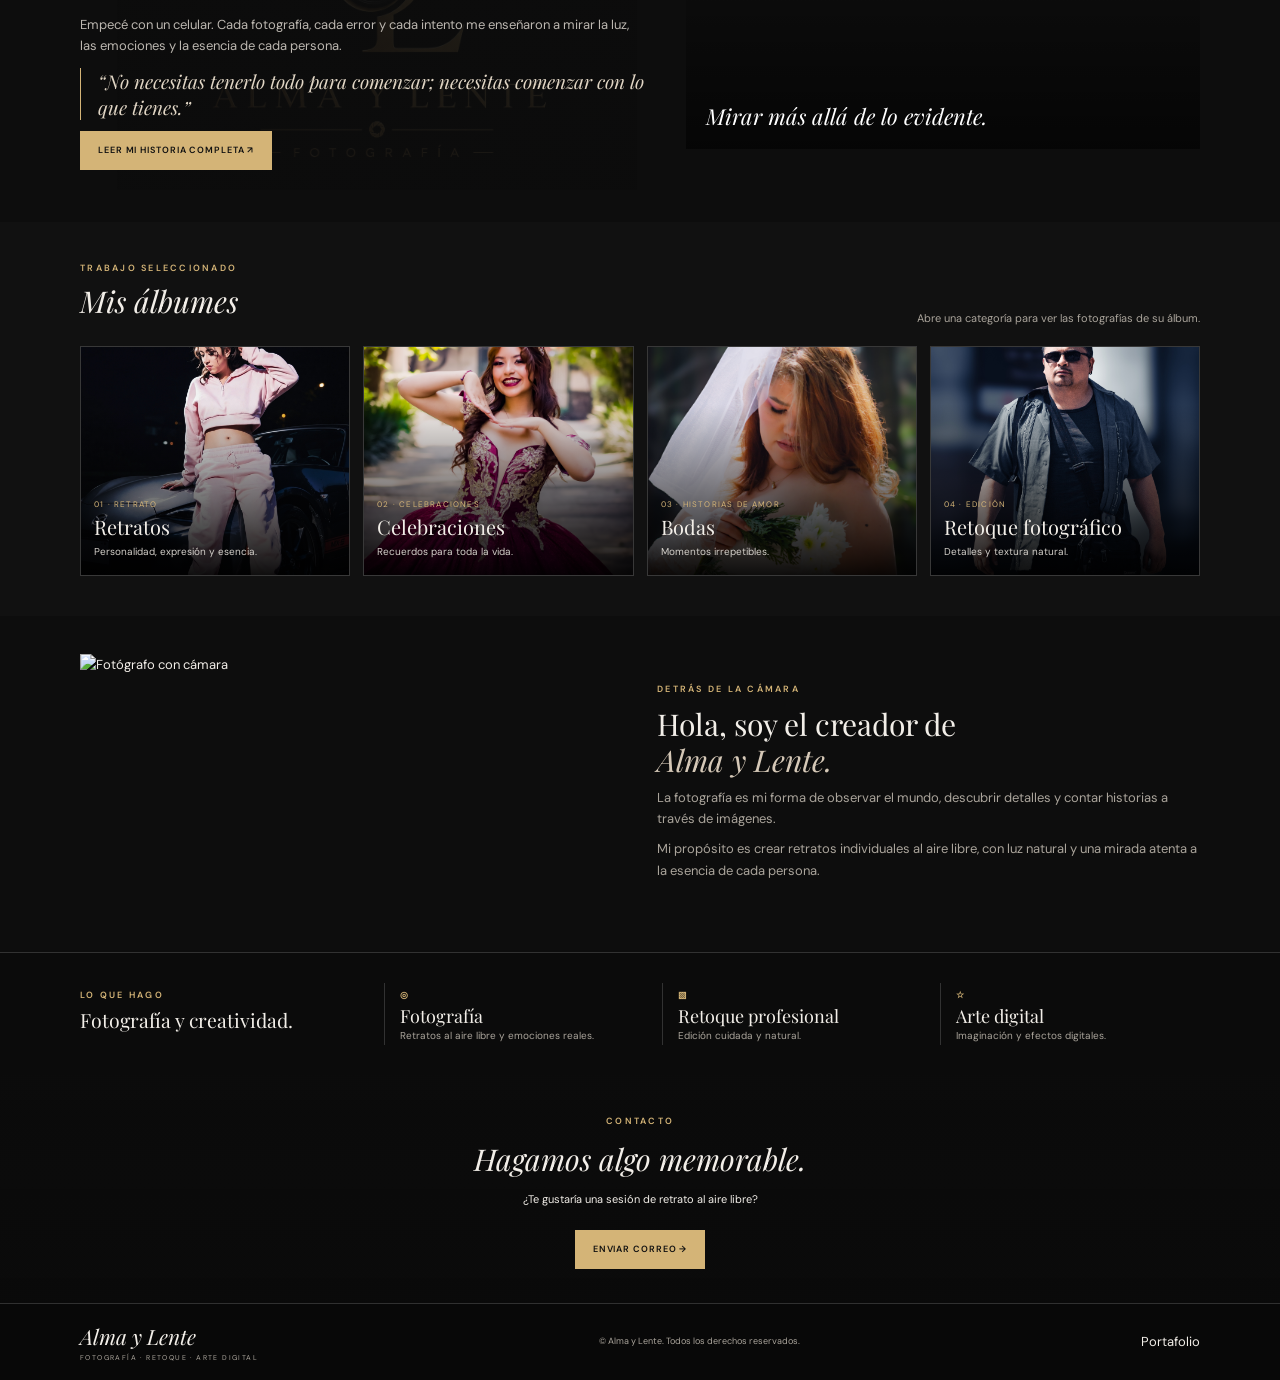
==== commit 8510b887: "Update print statement from 'Hello' to 'Goodbye'" ====
--- a/index.html
+++ b/index.html
@@ -1341,3 +1341,1346 @@
 </html>
 
 
+<!DOCTYPE html>
+<html lang="es">
+<head>
+<meta charset="UTF-8">
+<meta name="viewport" content="width=device-width, initial-scale=1.0">
+<title>Alma y Lente | Fotografía</title>
+
+<link rel="preconnect" href="https://fonts.googleapis.com">
+<link rel="preconnect" href="https://fonts.gstatic.com" crossorigin>
+<link href="https://fonts.googleapis.com/css2?family=DM+Sans:wght@400;500;600&family=Playfair+Display:ital,wght@0,400;0,500;1,400;1,500&display=swap" rel="stylesheet">
+
+<style>
+:root {
+  --bg: #0d0d0d;
+  --panel: #121212;
+  --fg: #f2eee8;
+  --muted: #aaa49b;
+  --gold: #d4b477;
+  --border: rgba(255,255,255,.16);
+  --width: 1120px;
+}
+
+* {
+  box-sizing: border-box;
+  margin: 0;
+  padding: 0;
+}
+
+html { scroll-behavior: smooth; }
+
+body {
+  background: var(--bg);
+  color: var(--fg);
+  font: 13px/1.65 "DM Sans", sans-serif;
+}
+
+body.lock { overflow: hidden; }
+
+button, a {
+  font: inherit;
+  color: inherit;
+}
+
+a { text-decoration: none; }
+
+.wrap {
+  width: min(var(--width), calc(100% - 64px));
+  margin: auto;
+}
+
+.serif {
+  font-family: "Playfair Display", Georgia, serif;
+  font-weight: 400;
+}
+
+.label {
+  color: var(--gold);
+  font-size: 9px;
+  font-weight: 600;
+  letter-spacing: .25em;
+  text-transform: uppercase;
+}
+
+.btn {
+  display: inline-flex;
+  min-height: 39px;
+  align-items: center;
+  justify-content: center;
+  padding: 0 17px;
+  border: 1px solid var(--gold);
+  background: transparent;
+  color: var(--fg);
+  font-size: 9px;
+  font-weight: 600;
+  letter-spacing: .1em;
+  text-transform: uppercase;
+  cursor: pointer;
+}
+
+.btn:hover,
+.btn.primary {
+  background: var(--gold);
+  color: #111;
+}
+
+.nav {
+  position: absolute;
+  z-index: 3;
+  top: 0;
+  width: 100%;
+  height: 68px;
+  border-bottom: 1px solid var(--border);
+  background: #0b0b0b99;
+  backdrop-filter: blur(8px);
+}
+
+.navin {
+  height: 100%;
+  display: flex;
+  align-items: center;
+  justify-content: space-between;
+}
+
+.brand {
+  display: flex;
+  flex-direction: column;
+  line-height: 1.15;
+}
+
+.brand strong {
+  font: italic 21px "Playfair Display", Georgia, serif;
+}
+
+.brand small {
+  margin-top: 4px;
+  color: var(--muted);
+  font-size: 7px;
+  letter-spacing: .2em;
+}
+
+.links {
+  display: flex;
+  align-items: center;
+  gap: 22px;
+}
+
+.links a { font-size: 10px; }
+.links a:hover { color: var(--gold); }
+
+.menu {
+  display: none;
+  background: none;
+  border: 0;
+  color: white;
+  font-size: 22px;
+  cursor: pointer;
+}
+
+.hero {
+  min-height: 440px;
+  display: flex;
+  align-items: center;
+  background:
+    linear-gradient(90deg, #090909e8, #09090999 48%, #09090920),
+    url('https://almaylente.github.io/mi-foto-nueva.jpg')
+    center 42% / cover;
+}
+
+.hero h1 {
+  font-size: clamp(43px, 6vw, 68px);
+  line-height: 1.05;
+  margin: 12px 0;
+}
+
+.hero h1 em { color: #e0d5c4; }
+
+.hero p {
+  max-width: 380px;
+  color: #ddd;
+  font-size: 12px;
+}
+
+.actions {
+  display: flex;
+  gap: 11px;
+  margin-top: 22px;
+  flex-wrap: wrap;
+}
+
+.vision {
+  padding: 38px 20px;
+  text-align: center;
+  background: #111;
+}
+
+.vision h2 {
+  margin: 7px 0;
+  font-size: clamp(22px, 3vw, 30px);
+  line-height: 1.25;
+}
+
+.vision h2 em { color: #d4c7b6; }
+
+.vision p {
+  max-width: 550px;
+  margin: auto;
+  color: var(--muted);
+  font-size: 11px;
+}
+
+.line {
+  width: 34px;
+  height: 1px;
+  background: var(--gold);
+  margin: 15px auto;
+}
+
+.story {
+  padding: 52px 0;
+  background: var(--bg);
+}
+
+.storygrid {
+  display: grid;
+  grid-template-columns: 1.05fr .95fr;
+  align-items: center;
+  gap: 38px;
+}
+
+.storygrid > div:first-child {
+  position: relative;
+  isolation: isolate;
+}
+
+.storygrid > div:first-child::before {
+  content: "";
+  position: absolute;
+  inset: -20px;
+  z-index: -1;
+  background-image:
+    linear-gradient(rgba(13,13,13,.90), rgba(13,13,13,.90)),
+    url("https://almaylente.github.io/logotipo%20jpg.png");
+  background-repeat: no-repeat;
+  background-position: center, 65% center;
+  background-size: cover, min(100%, 520px) auto;
+  pointer-events: none;
+}
+
+.story h2 {
+  font-size: 40px;
+  line-height: 1.1;
+  margin: 8px 0 14px;
+}
+
+.story h2 em,
+.about h2 em { color: #d5c8b7; }
+
+.story p {
+  max-width: 570px;
+  margin-bottom: 11px;
+  color: #bcb7b0;
+}
+
+.quote {
+  padding-left: 17px;
+  border-left: 1px solid var(--gold);
+  font: italic 19px "Playfair Display", Georgia, serif !important;
+  color: #e0d5c4 !important;
+}
+
+.storyphoto {
+  position: relative;
+  min-height: 300px;
+  background:
+    linear-gradient(0deg, #0009, transparent 65%),
+    url('https://images.unsplash.com/photo-1502982720700-bfff97f2ecac?auto=format&fit=crop&w=1200&q=85')
+    center 38% / cover;
+}
+
+.storyphoto span {
+  position: absolute;
+  bottom: 18px;
+  left: 20px;
+  color: white;
+  font: italic 22px "Playfair Display", Georgia, serif;
+}
+
+.portfolio {
+  padding: 34px 0 40px;
+  background: #111;
+}
+
+.heading {
+  display: flex;
+  align-items: end;
+  justify-content: space-between;
+  gap: 20px;
+  margin-bottom: 19px;
+}
+
+.heading h2 { font-size: 30px; }
+.heading p { color: var(--muted); font-size: 11px; }
+
+.cards {
+  display: grid;
+  grid-template-columns: repeat(4, 1fr);
+  gap: 13px;
+}
+
+.album {
+  position: relative;
+  min-height: 230px;
+  overflow: hidden;
+  border: 1px solid #ffffff22;
+  background: #191919;
+  text-align: left;
+  cursor: pointer;
+}
+
+.album img {
+  position: absolute;
+  inset: 0;
+  width: 100%;
+  height: 100%;
+  object-fit: cover;
+  transition: transform .35s;
+}
+
+.album:hover img { transform: scale(1.05); }
+
+.album::after {
+  content: "";
+  position: absolute;
+  inset: 0;
+  background: linear-gradient(0deg, #000e, transparent 75%);
+}
+
+.albumtext {
+  position: absolute;
+  z-index: 1;
+  left: 13px;
+  right: 13px;
+  bottom: 13px;
+}
+
+.albumtext small {
+  color: var(--gold);
+  font-size: 8px;
+  letter-spacing: .15em;
+  text-transform: uppercase;
+}
+
+.albumtext strong {
+  display: block;
+  font: 20px "Playfair Display", Georgia, serif;
+}
+
+.albumtext span {
+  color: #d4d0ca;
+  font-size: 10px;
+}
+
+.about { padding: 38px 0; }
+
+.aboutgrid {
+  display: grid;
+  grid-template-columns: 1fr 1fr;
+  align-items: center;
+  gap: 34px;
+}
+
+.about img {
+  width: 100%;
+  height: 260px;
+  object-fit: cover;
+}
+
+.about h2 {
+  font-size: 30px;
+  line-height: 1.2;
+  margin: 7px 0;
+}
+
+.about p {
+  color: var(--muted);
+  margin: 9px 0;
+}
+
+.services {
+  padding: 30px 0;
+  background: #0b0b0b;
+  border-top: 1px solid var(--border);
+}
+
+.servicegrid {
+  display: grid;
+  grid-template-columns: 1.1fr repeat(3, 1fr);
+  gap: 18px;
+}
+
+.service {
+  padding-left: 15px;
+  border-left: 1px solid var(--border);
+}
+
+.service h3 {
+  font: 18px "Playfair Display", Georgia, serif;
+}
+
+.service p {
+  color: var(--muted);
+  font-size: 10px;
+}
+
+.contact {
+  padding: 34px 20px;
+  text-align: center;
+  background:
+    linear-gradient(#08080866, #08080899),
+    url('https://i1.adis.ws/i/canon/5666C028_EOS-R6-Mark-II_07?aspect=1%3A1&bg=rgb%28245%2C246%2C246%29&fmt=webp&qlt=80&sm=aspect&w=940')
+    center 50% / cover;
+}
+
+.contact h2 {
+  font-size: 30px;
+  margin: 5px;
+}
+
+.contact p { font-size: 11px; }
+
+footer {
+  padding: 18px 0;
+  background: #080808;
+  border-top: 1px solid var(--border);
+}
+
+.footerin {
+  display: flex;
+  justify-content: space-between;
+  align-items: center;
+  gap: 15px;
+}
+
+.footerin p {
+  font-size: 9px;
+  color: var(--muted);
+}
+
+.modal {
+  position: fixed;
+  inset: 0;
+  z-index: 10;
+  display: none;
+  align-items: center;
+  justify-content: center;
+  padding: 16px;
+  background: #000d;
+  backdrop-filter: blur(7px);
+}
+
+.modal.open { display: flex; }
+
+.dialog {
+  width: min(950px, 100%);
+  max-height: 92vh;
+  display: flex;
+  flex-direction: column;
+  overflow: hidden;
+  border: 1px solid #d4b47777;
+  background: #111;
+  box-shadow: 0 20px 80px #000b;
+}
+
+.dialoghead {
+  display: flex;
+  justify-content: space-between;
+  align-items: center;
+  gap: 15px;
+  padding: 17px 21px;
+  border-bottom: 1px solid var(--border);
+}
+
+.dialoghead h2 {
+  font-size: 25px;
+  margin-top: 3px;
+}
+
+.close {
+  width: 38px;
+  height: 38px;
+  border: 1px solid var(--border);
+  background: transparent;
+  color: white;
+  font-size: 23px;
+  cursor: pointer;
+}
+
+.dialogbody {
+  overflow: auto;
+  padding: 20px 22px 25px;
+}
+
+.description {
+  color: var(--muted);
+  margin-bottom: 14px;
+}
+
+.gallery {
+  display: grid;
+  grid-template-columns: repeat(3, minmax(0, 1fr));
+  gap: 12px;
+}
+
+.gallery.single {
+  display: flex;
+  justify-content: center;
+  align-items: center;
+}
+
+.gallery.single .tile {
+  width: auto;
+  max-width: 100%;
+  border: 0;
+  background: transparent;
+}
+
+.gallery.single .tile img {
+  width: auto;
+  height: auto;
+  max-width: calc(100vw - 120px);
+  max-height: calc(88vh - 145px);
+  object-fit: contain;
+}
+
+.gallery.single .filename { text-align: center; }
+
+.slideshow-controls {
+  display: flex;
+  justify-content: center;
+  align-items: center;
+  gap: 16px;
+  margin-top: 12px;
+}
+
+.slideshow-controls[hidden] { display: none; }
+
+.slide-button {
+  width: 38px;
+  height: 38px;
+  border: 1px solid var(--border);
+  background: transparent;
+  color: var(--fg);
+  font-size: 22px;
+  cursor: pointer;
+}
+
+.slide-button:hover {
+  border-color: var(--gold);
+  color: var(--gold);
+}
+
+.slide-count {
+  color: var(--muted);
+  font-size: 11px;
+}
+
+.tile {
+  position: relative;
+  overflow: hidden;
+  border: 1px solid #ffffff22;
+  background: #1a1a1a;
+}
+
+.tile img {
+  display: block;
+  width: 100%;
+  max-height: 70vh;
+  object-fit: contain;
+  background: #111;
+}
+
+.filename {
+  padding: 7px 9px;
+  color: #d7d1c8;
+  font-size: 10px;
+  overflow: hidden;
+  text-overflow: ellipsis;
+  white-space: nowrap;
+}
+
+.empty {
+  grid-column: 1 / -1;
+  padding: 35px 16px;
+  border: 1px dashed #d4b47766;
+  color: var(--muted);
+  text-align: center;
+}
+
+.empty strong {
+  display: block;
+  margin-bottom: 5px;
+  color: var(--fg);
+  font: 22px "Playfair Display", Georgia, serif;
+}
+
+.storydialog {
+  max-height: 92vh;
+  overflow: auto;
+}
+
+.storybody {
+  padding: 22px clamp(20px, 5vw, 48px);
+  color: #c3beb6;
+}
+
+.storybody h3 {
+  margin: 22px 0 8px;
+  color: var(--gold);
+  font: 22px "Playfair Display", Georgia, serif;
+}
+
+.storybody p {
+  margin: 0 0 12px;
+  line-height: 1.8;
+}
+
+.storybody blockquote {
+  margin: 15px 0;
+  padding-left: 15px;
+  border-left: 1px solid var(--gold);
+  font: italic 19px "Playfair Display", Georgia, serif;
+  color: #e1d5c3;
+}
+
+@media (max-width: 760px) {
+  .wrap, .navin { width: calc(100% - 38px); }
+  .menu { display: block; }
+
+  .links {
+    position: absolute;
+    top: 61px;
+    left: 0;
+    right: 0;
+    display: none;
+    align-items: flex-start;
+    padding: 17px 20px;
+    background: #101010;
+    flex-direction: column;
+  }
+
+  .links.open { display: flex; }
+
+  .hero {
+    min-height: 510px;
+    background-position: 58% center;
+  }
+
+  .storygrid, .aboutgrid {
+    grid-template-columns: 1fr;
+    gap: 20px;
+  }
+
+  .storyphoto { min-height: 270px; }
+
+  .storygrid > div:first-child::before {
+    background-position: center, 65% center;
+    background-size: cover, min(82vw, 430px) auto;
+  }
+
+  .cards { grid-template-columns: repeat(2, 1fr); }
+  .album { min-height: 220px; }
+
+  .servicegrid { grid-template-columns: 1fr 1fr; }
+  .serviceintro { grid-column: 1 / -1; }
+
+  .footerin { flex-wrap: wrap; }
+  .footerin p { width: 100%; }
+
+  .gallery { grid-template-columns: repeat(2, minmax(0, 1fr)); }
+}
+
+@media (max-width: 430px) {
+  .heading {
+    align-items: flex-start;
+    flex-direction: column;
+  }
+
+  .album { min-height: 190px; }
+
+  .storygrid > div:first-child::before {
+    background-position: center, 65% center;
+    background-size: cover, min(85vw, 360px) auto;
+  }
+
+  .albumtext strong { font-size: 17px; }
+}
+</style>
+</head>
+
+<body>
+
+<header class="nav">
+  <div class="wrap navin">
+    <a class="brand" href="#inicio">
+      <strong>Alma y Lente</strong>
+      <small>FOTOGRAFÍA · RETOQUE · ARTE DIGITAL</small>
+    </a>
+
+    <button class="menu" id="menu" aria-label="Abrir menú">☰</button>
+
+    <nav class="links" id="links">
+      <a href="#inicio">Inicio</a>
+      <a href="#portafolio">Portafolio</a>
+      <a href="#sobre-mi">Sobre mí</a>
+      <a href="#mi-historia">Mi historia</a>
+      <a href="#contacto">Contacto</a>
+    </nav>
+  </div>
+</header>
+
+<main>
+
+  <section class="hero" id="inicio">
+    <div class="wrap">
+      <span class="label">Fotografía con identidad</span>
+      <h1 class="serif">Retratos que<br><em>cuentan historias.</em></h1>
+      <p>Momentos auténticos, emociones reales y una mirada artística que transforma cada fotografía en un recuerdo.</p>
+
+      <div class="actions">
+        <a class="btn primary" href="#portafolio">Explorar portafolio →</a>
+        <a class="btn" href="#mi-historia">Conoce mi historia</a>
+      </div>
+    </div>
+  </section>
+
+  <section class="vision">
+    <span class="label">Mi visión fotográfica</span>
+    <h2 class="serif">Cada imagen guarda una historia.<br><em>Mi trabajo es ayudarte a conservarla.</em></h2>
+    <div class="line"></div>
+    <p>En Alma y Lente, la fotografía y la creatividad se unen para crear imágenes cuidadas, naturales y llenas de personalidad.</p>
+  </section>
+
+  <section class="story" id="mi-historia">
+    <div class="wrap storygrid">
+      <div>
+        <span class="label">Mi historia</span>
+        <h2 class="serif">La fotografía que<br><em>nace del alma.</em></h2>
+
+        <p>Mi historia comenzó sin un plan, sin una cámara profesional y sin saber hasta dónde podía llegar. Solo tenía una inquietud y muchas ganas de aprender.</p>
+
+        <p>Empecé con un celular. Cada fotografía, cada error y cada intento me enseñaron a mirar la luz, las emociones y la esencia de cada persona.</p>
+
+        <p class="quote">“No necesitas tenerlo todo para comenzar; necesitas comenzar con lo que tienes.”</p>
+
+        <button class="btn primary" id="openStory">Leer mi historia completa ↗</button>
+      </div>
+
+      <div class="storyphoto">
+        <span>Mirar más allá de lo evidente.</span>
+      </div>
+    </div>
+  </section>
+
+  <section class="portfolio" id="portafolio">
+    <div class="wrap">
+      <div class="heading">
+        <div>
+          <span class="label">Trabajo seleccionado</span>
+          <h2 class="serif"><em>Mis álbumes</em></h2>
+        </div>
+        <p>Abre una categoría para ver las fotografías de su álbum.</p>
+      </div>
+
+      <div class="cards">
+
+        <button class="album"
+          data-id="retratos"
+          data-title="Retratos"
+          data-category="01 · Retrato"
+          data-description="Retratos individuales al aire libre, con luz natural y personalidad.">
+          <img src="https://almaylente.github.io/retrato1.jpg" alt="Portada del álbum Retratos">
+          <span class="albumtext">
+            <small>01 · Retrato</small>
+            <strong>Retratos</strong>
+            <span>Personalidad, expresión y esencia.</span>
+          </span>
+        </button>
+
+        <button class="album"
+          data-id="celebraciones"
+          data-title="Celebraciones"
+          data-category="02 · Celebraciones"
+          data-description="Momentos especiales y recuerdos para toda la vida.">
+          <img src="https://almaylente.github.io/mis%20xv%20a%C3%B1os%20%281%29.jpg" alt="Portada del álbum Celebraciones">
+          <span class="albumtext">
+            <small>02 · Celebraciones</small>
+            <strong>Celebraciones</strong>
+            <span>Recuerdos para toda la vida.</span>
+          </span>
+        </button>
+
+        <button class="album"
+          data-id="bodas"
+          data-title="Bodas"
+          data-category="03 · Historias de amor"
+          data-description="La belleza de los momentos irrepetibles.">
+          <img src="jpg%20%281%29.jpg" alt="Portada del álbum Bodas">
+          <span class="albumtext">
+            <small>03 · Historias de amor</small>
+            <strong>Bodas</strong>
+            <span>Momentos irrepetibles.</span>
+          </span>
+        </button>
+
+        <button class="album"
+          data-id="retoque"
+          data-title="Retoque fotográfico"
+          data-category="04 · Edición"
+          data-description="Detalles cuidados y textura natural.">
+          <img src="https://almaylente.github.io/Retoque%20fotografico.jpg" alt="Portada del álbum Retoque fotográfico">
+          <span class="albumtext">
+            <small>04 · Edición</small>
+            <strong>Retoque fotográfico</strong>
+            <span>Detalles y textura natural.</span>
+          </span>
+        </button>
+
+      </div>
+    </div>
+  </section>
+
+  <section class="about" id="sobre-mi">
+    <div class="wrap aboutgrid">
+      <img src="https://images.unsplash.com/photo-1502982720700-bfff97f2ecac?auto=format&fit=crop&w=1200&q=85" alt="Fotógrafo con cámara" loading="lazy">
+
+      <div>
+        <span class="label">Detrás de la cámara</span>
+        <h2 class="serif">Hola, soy el creador de<br><em>Alma y Lente.</em></h2>
+        <p>La fotografía es mi forma de observar el mundo, descubrir detalles y contar historias a través de imágenes.</p>
+        <p>Mi propósito es crear retratos individuales al aire libre, con luz natural y una mirada atenta a la esencia de cada persona.</p>
+      </div>
+    </div>
+  </section>
+
+  <section class="services" id="servicios">
+    <div class="wrap servicegrid">
+      <div class="serviceintro">
+        <span class="label">Lo que hago</span>
+        <h2 class="serif">Fotografía y creatividad.</h2>
+      </div>
+
+      <article class="service">
+        <span class="label">◎</span>
+        <h3>Fotografía</h3>
+        <p>Retratos al aire libre y emociones reales.</p>
+      </article>
+
+      <article class="service">
+        <span class="label">▧</span>
+        <h3>Retoque profesional</h3>
+        <p>Edición cuidada y natural.</p>
+      </article>
+
+      <article class="service">
+        <span class="label">☆</span>
+        <h3>Arte digital</h3>
+        <p>Imaginación y efectos digitales.</p>
+      </article>
+    </div>
+  </section>
+
+  <section class="contact" id="contacto">
+    <span class="label">Contacto</span>
+    <h2 class="serif"><em>Hagamos algo memorable.</em></h2>
+    <p>¿Te gustaría una sesión de retrato al aire libre?</p>
+
+    <div class="actions" style="justify-content:center">
+      <a class="btn primary" href="mailto:hola@almaylente.com">Enviar correo →</a>
+    </div>
+  </section>
+
+</main>
+
+<footer>
+  <div class="wrap footerin">
+    <a class="brand" href="#inicio">
+      <strong>Alma y Lente</strong>
+      <small>FOTOGRAFÍA · RETOQUE · ARTE DIGITAL</small>
+    </a>
+
+    <p>© Alma y Lente. Todos los derechos reservados.</p>
+    <a href="#portafolio">Portafolio</a>
+  </div>
+</footer>
+
+<!-- VENTANA DE LOS ÁLBUMES -->
+<div class="modal" id="albumModal" role="dialog" aria-modal="true" aria-labelledby="albumTitle">
+  <section class="dialog">
+
+    <header class="dialoghead">
+      <div>
+        <span class="label" id="albumCategory"></span>
+        <h2 class="serif" id="albumTitle"></h2>
+      </div>
+
+      <button class="close" id="closeAlbum" aria-label="Cerrar álbum">×</button>
+    </header>
+
+    <div class="dialogbody">
+      <p class="description" id="albumDescription"></p>
+      <div class="gallery single" id="gallery"></div>
+
+      <div class="slideshow-controls" id="slideshowControls">
+        <button class="slide-button" id="previousPhoto" type="button" aria-label="Foto anterior">‹</button>
+        <span class="slide-count" id="slideCount">1 / 1</span>
+        <button class="slide-button" id="nextPhoto" type="button" aria-label="Foto siguiente">›</button>
+      </div>
+    </div>
+  </section>
+</div>
+
+<!-- VENTANA DE LA HISTORIA -->
+<div class="modal" id="storyModal" role="dialog" aria-modal="true" aria-labelledby="storyTitle">
+  <article class="dialog storydialog">
+
+    <header class="dialoghead">
+      <div>
+        <span class="label">Alma y Lente</span>
+        <h2 class="serif" id="storyTitle">La fotografía que nace del alma</h2>
+      </div>
+
+      <button class="close" id="closeStory" aria-label="Cerrar historia">×</button>
+    </header>
+
+    <div class="storybody">
+      <p>Hay momentos que llegan sin avisar. No hacen ruido ni anuncian que están a punto de transformar nuestra vida. Simplemente aparecen, como la primera luz del amanecer: silenciosa, casi imperceptible, pero capaz de cambiar por completo aquello que toca.</p>
+
+      <p>Mi historia comenzó así. Sin un plan. Sin una cámara profesional. Sin un estudio. Sin conocimientos técnicos. Todo comenzó con algo mucho más sencillo, pero también más poderoso: una inquietud que nació dentro de mí.</p>
+
+      <p>Un día cualquiera, mientras observaba imágenes que aparecían y desaparecían rápidamente en una pantalla, encontré el trabajo del fotógrafo Marcos Alberca.</p>
+
+      <p>Entonces descubrí emociones, miradas capaces de hablar sin pronunciar una sola palabra e historias escondidas en un rostro, una postura, una sombra o en la forma en que la luz acariciaba a una persona.</p>
+
+      <p>Comprendí que una fotografía podía representar mucho más que una imagen: podía convertirse en memoria, sentimiento, identidad y en un relato capaz de permanecer incluso después de que el instante hubiera desaparecido.</p>
+
+      <blockquote>“Yo también quiero hacer esto.”</blockquote>
+
+      <h3>El comienzo: un celular y muchas ganas de aprender</h3>
+
+      <p>El inicio no fue perfecto. Fue real. No contaba con equipo costoso, lentes especializados ni experiencia. Tenía únicamente un celular en la mano y un enorme deseo de aprender.</p>
+
+      <p>Salí a observar. Empecé a interpretar la iluminación de otra manera, a prestar atención a los rostros, las sombras, los colores y esos pequeños instantes que normalmente pasan desapercibidos.</p>
+
+      <p>Algunas fotografías me encantaban. Otras eran un desastre. Sin embargo, todas tenían algo importante que enseñarme. Cada error se convirtió en una lección y cada intento representó un avance.</p>
+
+      <blockquote>No tenía que ser mejor que nadie; solamente tenía que superar al hombre que fui ayer.</blockquote>
+
+      <h3>El sueño toma forma: nace Alma y Lente</h3>
+
+      <p>Después de meses de dedicación llegó un día inolvidable: conseguí mi primera cámara profesional. Para mí representaba el resultado de mis intentos, mis equivocaciones y mis horas de aprendizaje.</p>
+
+      <p>Así nació Alma y Lente. El nombre representa mi manera de entender la fotografía.</p>
+
+      <p><strong>Alma:</strong> porque creo que cada retrato debe transmitir sentimiento. Detrás de cada rostro existe una historia que merece ser reconocida y respetada.</p>
+
+      <p><strong>Lente:</strong> porque es mi herramienta para observar el mundo y mirar más allá de lo evidente, buscando esa esencia que a veces ni nosotros mismos reconocemos.</p>
+
+      <p>No busco crear únicamente fotografías bonitas. Quiero producir imágenes que, muchos años después, puedan mirarse y provocar una sensación profunda:</p>
+
+      <blockquote>“Ese era yo.”</blockquote>
+
+      <h3>Para ti que lees esto</h3>
+
+      <p>Quizá tienes un sueño guardado, pero sigues esperando tener dinero, equipo, experiencia o encontrar el momento perfecto. Déjame compartir contigo algo que aprendí: el momento perfecto casi nunca llega.</p>
+
+      <p>No necesitas que todo sea ideal. Necesitas reunir el valor suficiente para dar el primer paso. Yo tampoco comencé siendo profesional. Empecé con un celular, ilusión y miedo, pero también con más fe que dudas.</p>
+
+      <blockquote>No necesitas tenerlo todo para comenzar; necesitas comenzar con lo que tienes.</blockquote>
+
+      <h3>Mi camino continúa</h3>
+
+      <p>Todavía aprendo. Todavía crezco. Todavía existen metas que parecen lejanas. Mi gran objetivo es convertirme en fotógrafo profesional al cien por ciento, vivir de aquello que amo y llevar Alma y Lente a cada persona que quiera descubrir y mostrar su verdadera belleza.</p>
+
+      <p>Alma y Lente nació de un sueño, creció mediante la constancia y continúa avanzando con una sola intención: mirar más allá de lo evidente.</p>
+
+      <blockquote>Porque una cámara puede capturar un rostro... Pero cuando una imagen nace del alma, puede capturar una vida.</blockquote>
+    </div>
+  </article>
+</div>
+
+<script>
+const DB_NAME = "AlmaYLenteGaleria";
+const DB_VERSION = 1;
+const STORE = "fotos";
+
+let db;
+let currentCategory = "";
+let activePhotos = [];
+let activePhotoIndex = 0;
+
+const staticAlbums = {
+  retratos: [
+    {
+      name: "retrato1.jpg",
+      src: "https://almaylente.github.io/retrato1.jpg"
+    },
+    {
+      name: "retrato2.jpg",
+      src: "https://almaylente.github.io/retrato2.jpg"
+    }
+  ],
+
+  celebraciones: [
+    {
+      name: "mis xv años (1).jpg",
+      src: "https://almaylente.github.io/mis%20xv%20a%C3%B1os%20%281%29.jpg"
+    },
+    {
+      name: "mis xv años (2).jpg",
+      src: "https://almaylente.github.io/mis%20xv%20a%C3%B1os%20%282%29.jpg"
+    },
+    {
+      name: "mis xv años (3).jpg",
+      src: "https://almaylente.github.io/mis%20xv%20a%C3%B1os%20%283%29.jpg"
+    },
+    {
+      name: "mis xv años (4).jpg",
+      src: "https://almaylente.github.io/mis%20xv%20a%C3%B1os%20%284%29.jpg"
+    },
+    {
+      name: "mis xv años (5).jpg",
+      src: "https://almaylente.github.io/mis%20xv%20a%C3%B1os%20%285%29.jpg"
+    },
+    {
+      name: "mis xv años (6).jpg",
+      src: "https://almaylente.github.io/mis%20xv%20a%C3%B1os%20%286%29.jpg"
+    },
+    {
+      name: "mis xv años (7).jpg",
+      src: "https://almaylente.github.io/mis%20xv%20a%C3%B1os%20%287%29.jpg"
+    }
+  ],
+
+  bodas: [
+    /* TRES FOTOS NUEVAS */
+    {
+      name: "jpg (1).jpg",
+      src: "jpg%20%281%29.jpg"
+    },
+    {
+      name: "jpg (2).jpg",
+      src: "jpg%20%282%29.jpg"
+    },
+    {
+      name: "jpg (3).jpg",
+      src: "jpg%20%283%29.jpg"
+    },
+
+    /* FOTOS ANTERIORES: SE CONSERVAN */
+    {
+      name: "Novia de Boda (1).jpg",
+      src: "Novia%20de%20Boda%20%281%29.jpg"
+    },
+    {
+      name: "Novia de Boda (2).jpg",
+      src: "Novia%20de%20Boda%20%282%29.jpg"
+    },
+    {
+      name: "novia de boda (3).jpg",
+      src: "novia%20de%20boda%20%283%29.jpg"
+    }
+
+  ],
+
+  retoque: [
+    {
+      name: "Retoque fotografico.jpg",
+      src: "https://almaylente.github.io/Retoque%20fotografico.jpg"
+    }
+  ]
+};
+
+const albumModal = document.getElementById("albumModal");
+const storyModal = document.getElementById("storyModal");
+const gallery = document.getElementById("gallery");
+
+function openDB() {
+  return new Promise((resolve, reject) => {
+    const req = indexedDB.open(DB_NAME, DB_VERSION);
+
+    req.onupgradeneeded = () => {
+      if (!req.result.objectStoreNames.contains(STORE)) {
+        req.result.createObjectStore(STORE, {
+          keyPath: "id",
+          autoIncrement: true
+        });
+      }
+    };
+
+    req.onsuccess = () => {
+      db = req.result;
+      resolve(db);
+    };
+
+    req.onerror = () => reject(req.error);
+  });
+}
+
+function allPhotos() {
+  return new Promise((resolve, reject) => {
+    if (!db) {
+      resolve([]);
+      return;
+    }
+
+    const req = db
+      .transaction(STORE, "readonly")
+      .objectStore(STORE)
+      .getAll();
+
+    req.onsuccess = () => {
+      resolve(
+        req.result.filter(
+          photo => photo.category === currentCategory
+        )
+      );
+    };
+
+    req.onerror = () => reject(req.error);
+  });
+}
+
+function showCurrentPhoto() {
+  gallery.replaceChildren();
+
+  if (!activePhotos.length) return;
+
+  const photo = activePhotos[activePhotoIndex];
+  const tile = document.createElement("article");
+  tile.className = "tile";
+
+  const image = document.createElement("img");
+  image.src = photo.src;
+  image.alt =
+    document.getElementById("albumTitle").textContent +
+    ": foto " + (activePhotoIndex + 1);
+
+  const caption = document.createElement("p");
+  caption.className = "filename";
+  caption.textContent =
+    (photo.name || "Fotografía") +
+    " · " + (activePhotoIndex + 1) +
+    " de " + activePhotos.length;
+
+  image.onerror = () => {
+    image.alt = "No se pudo cargar: " + (photo.name || "fotografía");
+  };
+
+  tile.append(image, caption);
+  gallery.appendChild(tile);
+
+  document.getElementById("slideCount").textContent =
+    (activePhotoIndex + 1) + " / " + activePhotos.length;
+}
+
+async function renderGallery() {
+  gallery.replaceChildren();
+  gallery.classList.add("single");
+  document.getElementById("slideshowControls").hidden = true;
+  activePhotos = [];
+
+  try {
+    const fixedPhotos = staticAlbums[currentCategory];
+    const photos = fixedPhotos || await allPhotos();
+
+    if (!photos.length) {
+      const empty = document.createElement("div");
+      empty.className = "empty";
+
+      const title = document.createElement("strong");
+      title.textContent = "Este álbum está pendiente";
+
+      const message = document.createElement("span");
+      message.textContent =
+        "Las fotografías de esta categoría aparecerán aquí.";
+
+      empty.append(title, message);
+      gallery.appendChild(empty);
+      return;
+    }
+
+    if (fixedPhotos) {
+      activePhotos = fixedPhotos;
+      activePhotoIndex = 0;
+
+      document.getElementById("slideshowControls").hidden = false;
+      showCurrentPhoto();
+      return;
+    }
+
+    gallery.classList.remove("single");
+
+    for (const photo of photos) {
+      const tile = document.createElement("article");
+      tile.className = "tile";
+
+      const image = document.createElement("img");
+      image.src = photo.src || URL.createObjectURL(photo.blob);
+      image.alt = photo.name || "Fotografía del álbum";
+      image.loading = "lazy";
+
+      const name = document.createElement("p");
+      name.className = "filename";
+      name.textContent = photo.name || "Fotografía";
+
+      tile.append(image, name);
+      gallery.appendChild(tile);
+    }
+  } catch (error) {
+    const empty = document.createElement("div");
+    empty.className = "empty";
+
+    const title = document.createElement("strong");
+    title.textContent = "No se pudo cargar el álbum";
+
+    const message = document.createElement("span");
+    message.textContent =
+      "Comprueba que las fotografías estén disponibles en GitHub Pages.";
+
+    empty.append(title, message);
+    gallery.appendChild(empty);
+  }
+}
+
+function openAlbum(card) {
+  currentCategory = card.dataset.id;
+
+  document.getElementById("albumTitle").textContent =
+    card.dataset.title;
+
+  document.getElementById("albumCategory").textContent =
+    card.dataset.category;
+
+  document.getElementById("albumDescription").textContent =
+    card.dataset.description;
+
+  albumModal.classList.add("open");
+  document.body.classList.add("lock");
+
+  renderGallery();
+}
+
+function closeModal(modal) {
+  modal.classList.remove("open");
+
+  if (
+    !albumModal.classList.contains("open") &&
+    !storyModal.classList.contains("open")
+  ) {
+    document.body.classList.remove("lock");
+  }
+}
+
+document.querySelectorAll(".album").forEach(card => {
+  card.addEventListener("click", () => openAlbum(card));
+});
+
+document.getElementById("previousPhoto").addEventListener("click", () => {
+  if (!activePhotos.length) return;
+
+  activePhotoIndex =
+    (activePhotoIndex - 1 + activePhotos.length) %
+    activePhotos.length;
+
+  showCurrentPhoto();
+});
+
+document.getElementById("nextPhoto").addEventListener("click", () => {
+  if (!activePhotos.length) return;
+
+  activePhotoIndex =
+    (activePhotoIndex + 1) % activePhotos.length;
+
+  showCurrentPhoto();
+});
+
+document.getElementById("closeAlbum").addEventListener("click", () => {
+  closeModal(albumModal);
+});
+
+albumModal.addEventListener("click", event => {
+  if (event.target === albumModal) {
+    closeModal(albumModal);
+  }
+});
+
+document.getElementById("openStory").addEventListener("click", () => {
+  storyModal.classList.add("open");
+  document.body.classList.add("lock");
+});
+
+document.getElementById("closeStory").addEventListener("click", () => {
+  closeModal(storyModal);
+});
+
+storyModal.addEventListener("click", event => {
+  if (event.target === storyModal) {
+    closeModal(storyModal);
+  }
+});
+
+document.addEventListener("keydown", event => {
+  if (
+    albumModal.classList.contains("open") &&
+    activePhotos.length &&
+    event.key === "ArrowLeft"
+  ) {
+    activePhotoIndex =
+      (activePhotoIndex - 1 + activePhotos.length) %
+      activePhotos.length;
+
+    showCurrentPhoto();
+  }
+
+  if (
+    albumModal.classList.contains("open") &&
+    activePhotos.length &&
+    event.key === "ArrowRight"
+  ) {
+    activePhotoIndex =
+      (activePhotoIndex + 1) % activePhotos.length;
+
+    showCurrentPhoto();
+  }
+
+  if (event.key === "Escape") {
+    closeModal(albumModal);
+    closeModal(storyModal);
+  }
+});
+
+const menu = document.getElementById("menu");
+const links = document.getElementById("links");
+
+menu.addEventListener("click", () => {
+  links.classList.toggle("open");
+});
+
+links.querySelectorAll("a").forEach(link => {
+  link.addEventListener("click", () => {
+    links.classList.remove("open");
+  });
+});
+
+openDB().catch(() => {
+  db = null;
+});
+</script>
+
+</body>
+</html>
+
+
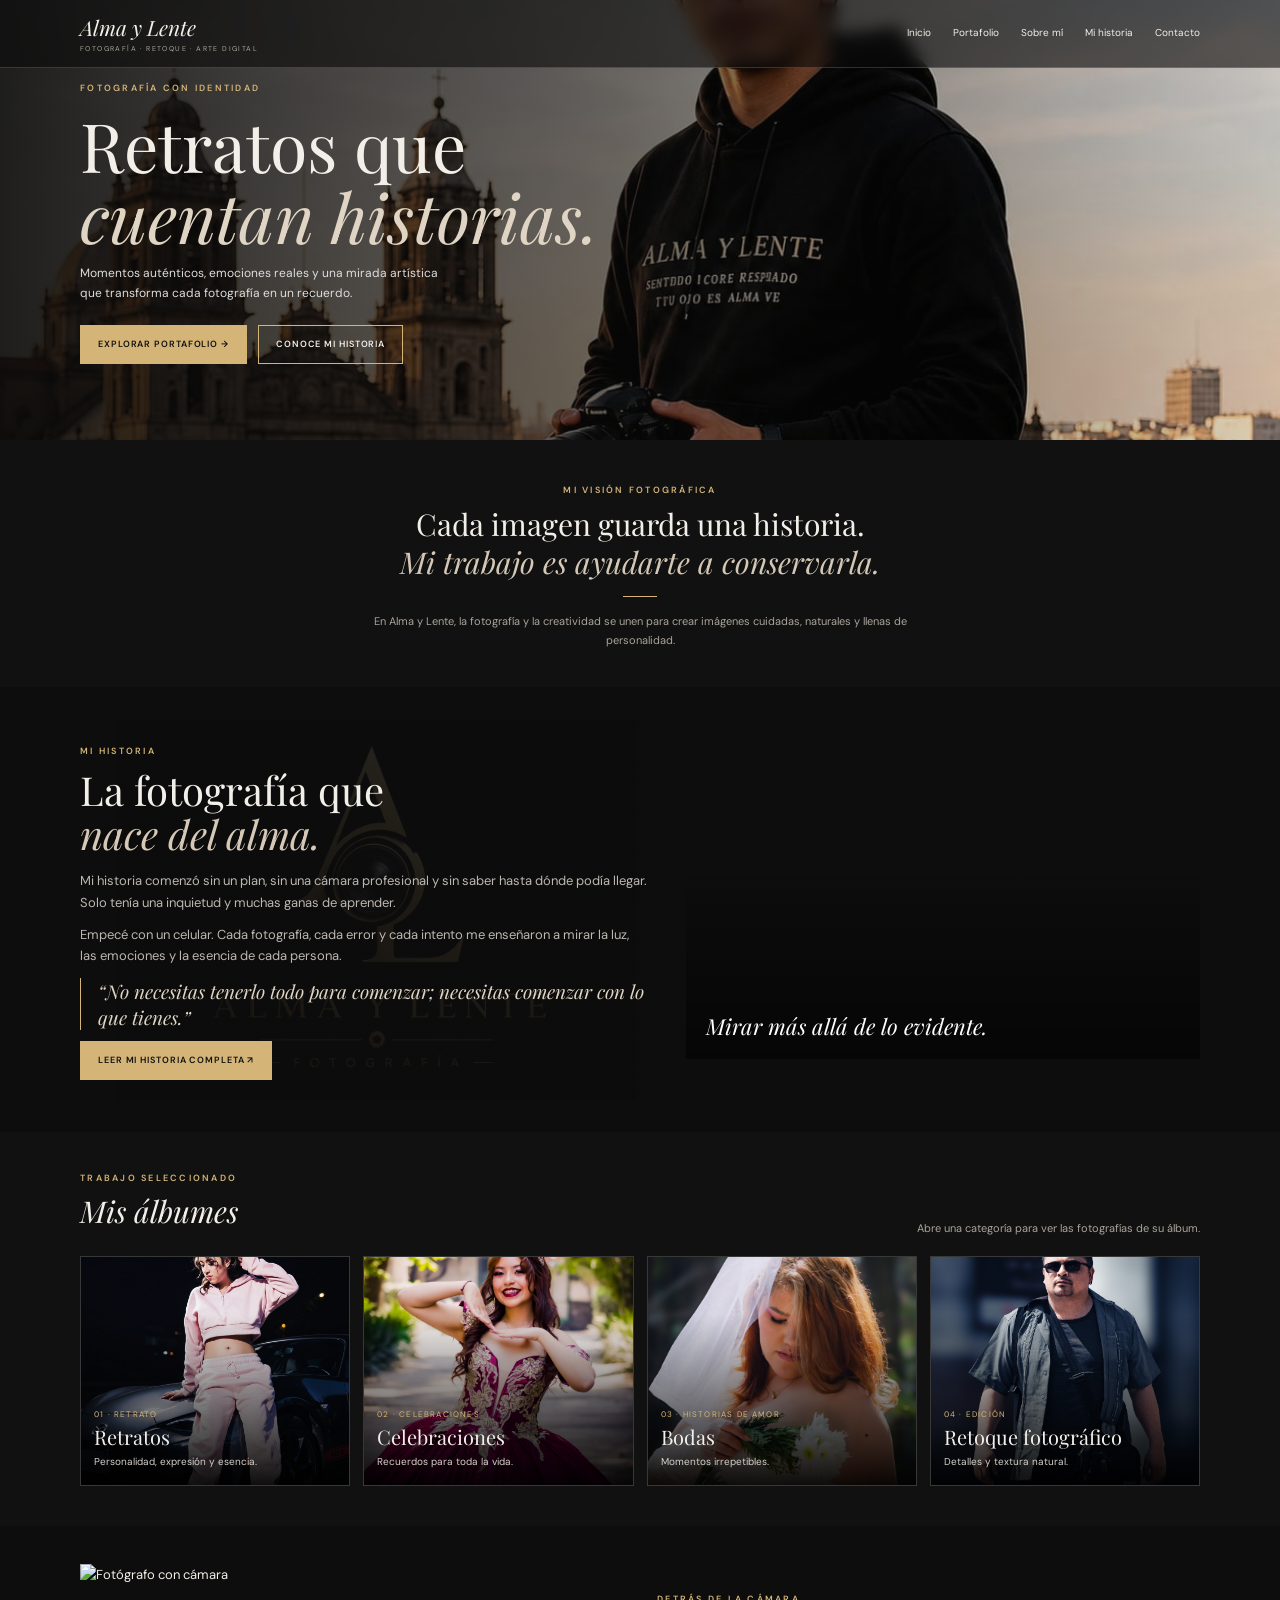
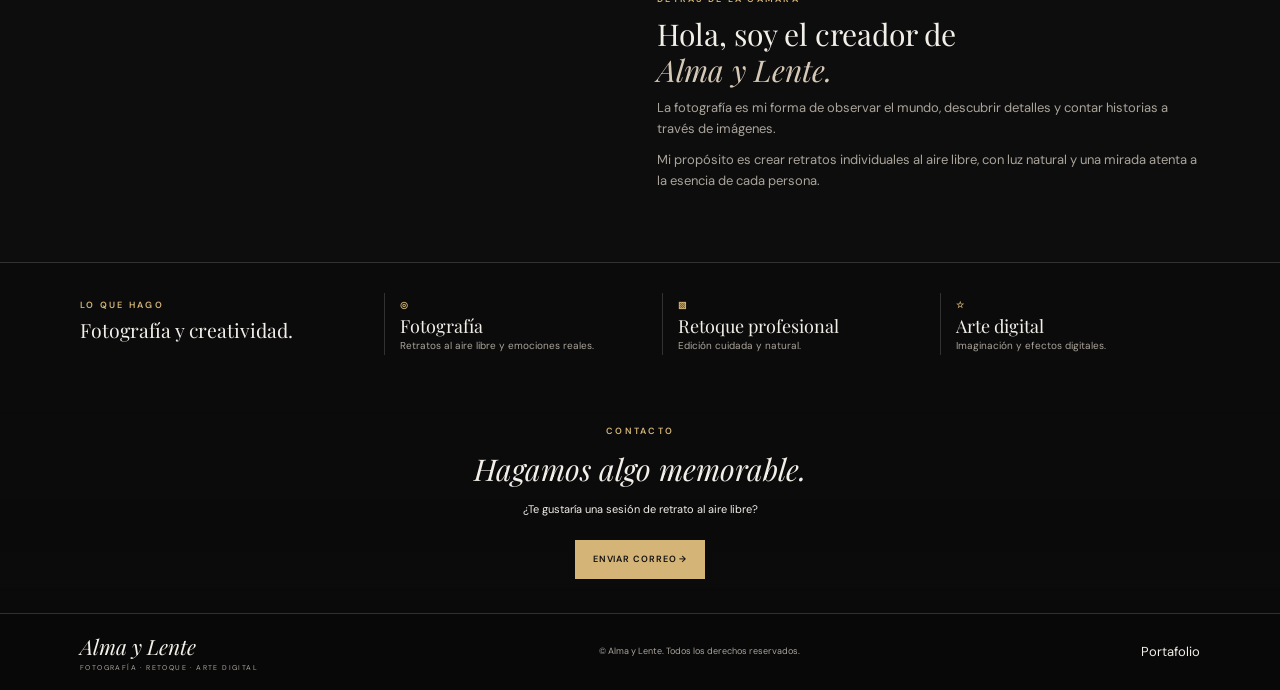
==== commit 6568413b: "Clean up bodas photo entries in index.html Removed old photo entries and comments from bodas section" ====
--- a/index.html
+++ b/index.html
@@ -1022,7 +1022,6 @@
   ],
 
   bodas: [
-    /* TRES FOTOS NUEVAS */
     {
       name: "jpg (1).jpg",
       src: "jpg%20%281%29.jpg"
@@ -1034,22 +1033,7 @@
     {
       name: "jpg (3).jpg",
       src: "jpg%20%283%29.jpg"
-    },
-
-    /* FOTOS ANTERIORES: SE CONSERVAN */
-    {
-      name: "Novia de Boda (1).jpg",
-      src: "Novia%20de%20Boda%20%281%29.jpg"
-    },
-    {
-      name: "Novia de Boda (2).jpg",
-      src: "Novia%20de%20Boda%20%282%29.jpg"
-    },
-    {
-      name: "novia de boda (3).jpg",
-      src: "novia%20de%20boda%20%283%29.jpg"
     }
-
   ],
 
   retoque: [
@@ -1339,1348 +1323,3 @@
 
 </body>
 </html>
-
-
-<!DOCTYPE html>
-<html lang="es">
-<head>
-<meta charset="UTF-8">
-<meta name="viewport" content="width=device-width, initial-scale=1.0">
-<title>Alma y Lente | Fotografía</title>
-
-<link rel="preconnect" href="https://fonts.googleapis.com">
-<link rel="preconnect" href="https://fonts.gstatic.com" crossorigin>
-<link href="https://fonts.googleapis.com/css2?family=DM+Sans:wght@400;500;600&family=Playfair+Display:ital,wght@0,400;0,500;1,400;1,500&display=swap" rel="stylesheet">
-
-<style>
-:root {
-  --bg: #0d0d0d;
-  --panel: #121212;
-  --fg: #f2eee8;
-  --muted: #aaa49b;
-  --gold: #d4b477;
-  --border: rgba(255,255,255,.16);
-  --width: 1120px;
-}
-
-* {
-  box-sizing: border-box;
-  margin: 0;
-  padding: 0;
-}
-
-html { scroll-behavior: smooth; }
-
-body {
-  background: var(--bg);
-  color: var(--fg);
-  font: 13px/1.65 "DM Sans", sans-serif;
-}
-
-body.lock { overflow: hidden; }
-
-button, a {
-  font: inherit;
-  color: inherit;
-}
-
-a { text-decoration: none; }
-
-.wrap {
-  width: min(var(--width), calc(100% - 64px));
-  margin: auto;
-}
-
-.serif {
-  font-family: "Playfair Display", Georgia, serif;
-  font-weight: 400;
-}
-
-.label {
-  color: var(--gold);
-  font-size: 9px;
-  font-weight: 600;
-  letter-spacing: .25em;
-  text-transform: uppercase;
-}
-
-.btn {
-  display: inline-flex;
-  min-height: 39px;
-  align-items: center;
-  justify-content: center;
-  padding: 0 17px;
-  border: 1px solid var(--gold);
-  background: transparent;
-  color: var(--fg);
-  font-size: 9px;
-  font-weight: 600;
-  letter-spacing: .1em;
-  text-transform: uppercase;
-  cursor: pointer;
-}
-
-.btn:hover,
-.btn.primary {
-  background: var(--gold);
-  color: #111;
-}
-
-.nav {
-  position: absolute;
-  z-index: 3;
-  top: 0;
-  width: 100%;
-  height: 68px;
-  border-bottom: 1px solid var(--border);
-  background: #0b0b0b99;
-  backdrop-filter: blur(8px);
-}
-
-.navin {
-  height: 100%;
-  display: flex;
-  align-items: center;
-  justify-content: space-between;
-}
-
-.brand {
-  display: flex;
-  flex-direction: column;
-  line-height: 1.15;
-}
-
-.brand strong {
-  font: italic 21px "Playfair Display", Georgia, serif;
-}
-
-.brand small {
-  margin-top: 4px;
-  color: var(--muted);
-  font-size: 7px;
-  letter-spacing: .2em;
-}
-
-.links {
-  display: flex;
-  align-items: center;
-  gap: 22px;
-}
-
-.links a { font-size: 10px; }
-.links a:hover { color: var(--gold); }
-
-.menu {
-  display: none;
-  background: none;
-  border: 0;
-  color: white;
-  font-size: 22px;
-  cursor: pointer;
-}
-
-.hero {
-  min-height: 440px;
-  display: flex;
-  align-items: center;
-  background:
-    linear-gradient(90deg, #090909e8, #09090999 48%, #09090920),
-    url('https://almaylente.github.io/mi-foto-nueva.jpg')
-    center 42% / cover;
-}
-
-.hero h1 {
-  font-size: clamp(43px, 6vw, 68px);
-  line-height: 1.05;
-  margin: 12px 0;
-}
-
-.hero h1 em { color: #e0d5c4; }
-
-.hero p {
-  max-width: 380px;
-  color: #ddd;
-  font-size: 12px;
-}
-
-.actions {
-  display: flex;
-  gap: 11px;
-  margin-top: 22px;
-  flex-wrap: wrap;
-}
-
-.vision {
-  padding: 38px 20px;
-  text-align: center;
-  background: #111;
-}
-
-.vision h2 {
-  margin: 7px 0;
-  font-size: clamp(22px, 3vw, 30px);
-  line-height: 1.25;
-}
-
-.vision h2 em { color: #d4c7b6; }
-
-.vision p {
-  max-width: 550px;
-  margin: auto;
-  color: var(--muted);
-  font-size: 11px;
-}
-
-.line {
-  width: 34px;
-  height: 1px;
-  background: var(--gold);
-  margin: 15px auto;
-}
-
-.story {
-  padding: 52px 0;
-  background: var(--bg);
-}
-
-.storygrid {
-  display: grid;
-  grid-template-columns: 1.05fr .95fr;
-  align-items: center;
-  gap: 38px;
-}
-
-.storygrid > div:first-child {
-  position: relative;
-  isolation: isolate;
-}
-
-.storygrid > div:first-child::before {
-  content: "";
-  position: absolute;
-  inset: -20px;
-  z-index: -1;
-  background-image:
-    linear-gradient(rgba(13,13,13,.90), rgba(13,13,13,.90)),
-    url("https://almaylente.github.io/logotipo%20jpg.png");
-  background-repeat: no-repeat;
-  background-position: center, 65% center;
-  background-size: cover, min(100%, 520px) auto;
-  pointer-events: none;
-}
-
-.story h2 {
-  font-size: 40px;
-  line-height: 1.1;
-  margin: 8px 0 14px;
-}
-
-.story h2 em,
-.about h2 em { color: #d5c8b7; }
-
-.story p {
-  max-width: 570px;
-  margin-bottom: 11px;
-  color: #bcb7b0;
-}
-
-.quote {
-  padding-left: 17px;
-  border-left: 1px solid var(--gold);
-  font: italic 19px "Playfair Display", Georgia, serif !important;
-  color: #e0d5c4 !important;
-}
-
-.storyphoto {
-  position: relative;
-  min-height: 300px;
-  background:
-    linear-gradient(0deg, #0009, transparent 65%),
-    url('https://images.unsplash.com/photo-1502982720700-bfff97f2ecac?auto=format&fit=crop&w=1200&q=85')
-    center 38% / cover;
-}
-
-.storyphoto span {
-  position: absolute;
-  bottom: 18px;
-  left: 20px;
-  color: white;
-  font: italic 22px "Playfair Display", Georgia, serif;
-}
-
-.portfolio {
-  padding: 34px 0 40px;
-  background: #111;
-}
-
-.heading {
-  display: flex;
-  align-items: end;
-  justify-content: space-between;
-  gap: 20px;
-  margin-bottom: 19px;
-}
-
-.heading h2 { font-size: 30px; }
-.heading p { color: var(--muted); font-size: 11px; }
-
-.cards {
-  display: grid;
-  grid-template-columns: repeat(4, 1fr);
-  gap: 13px;
-}
-
-.album {
-  position: relative;
-  min-height: 230px;
-  overflow: hidden;
-  border: 1px solid #ffffff22;
-  background: #191919;
-  text-align: left;
-  cursor: pointer;
-}
-
-.album img {
-  position: absolute;
-  inset: 0;
-  width: 100%;
-  height: 100%;
-  object-fit: cover;
-  transition: transform .35s;
-}
-
-.album:hover img { transform: scale(1.05); }
-
-.album::after {
-  content: "";
-  position: absolute;
-  inset: 0;
-  background: linear-gradient(0deg, #000e, transparent 75%);
-}
-
-.albumtext {
-  position: absolute;
-  z-index: 1;
-  left: 13px;
-  right: 13px;
-  bottom: 13px;
-}
-
-.albumtext small {
-  color: var(--gold);
-  font-size: 8px;
-  letter-spacing: .15em;
-  text-transform: uppercase;
-}
-
-.albumtext strong {
-  display: block;
-  font: 20px "Playfair Display", Georgia, serif;
-}
-
-.albumtext span {
-  color: #d4d0ca;
-  font-size: 10px;
-}
-
-.about { padding: 38px 0; }
-
-.aboutgrid {
-  display: grid;
-  grid-template-columns: 1fr 1fr;
-  align-items: center;
-  gap: 34px;
-}
-
-.about img {
-  width: 100%;
-  height: 260px;
-  object-fit: cover;
-}
-
-.about h2 {
-  font-size: 30px;
-  line-height: 1.2;
-  margin: 7px 0;
-}
-
-.about p {
-  color: var(--muted);
-  margin: 9px 0;
-}
-
-.services {
-  padding: 30px 0;
-  background: #0b0b0b;
-  border-top: 1px solid var(--border);
-}
-
-.servicegrid {
-  display: grid;
-  grid-template-columns: 1.1fr repeat(3, 1fr);
-  gap: 18px;
-}
-
-.service {
-  padding-left: 15px;
-  border-left: 1px solid var(--border);
-}
-
-.service h3 {
-  font: 18px "Playfair Display", Georgia, serif;
-}
-
-.service p {
-  color: var(--muted);
-  font-size: 10px;
-}
-
-.contact {
-  padding: 34px 20px;
-  text-align: center;
-  background:
-    linear-gradient(#08080866, #08080899),
-    url('https://i1.adis.ws/i/canon/5666C028_EOS-R6-Mark-II_07?aspect=1%3A1&bg=rgb%28245%2C246%2C246%29&fmt=webp&qlt=80&sm=aspect&w=940')
-    center 50% / cover;
-}
-
-.contact h2 {
-  font-size: 30px;
-  margin: 5px;
-}
-
-.contact p { font-size: 11px; }
-
-footer {
-  padding: 18px 0;
-  background: #080808;
-  border-top: 1px solid var(--border);
-}
-
-.footerin {
-  display: flex;
-  justify-content: space-between;
-  align-items: center;
-  gap: 15px;
-}
-
-.footerin p {
-  font-size: 9px;
-  color: var(--muted);
-}
-
-.modal {
-  position: fixed;
-  inset: 0;
-  z-index: 10;
-  display: none;
-  align-items: center;
-  justify-content: center;
-  padding: 16px;
-  background: #000d;
-  backdrop-filter: blur(7px);
-}
-
-.modal.open { display: flex; }
-
-.dialog {
-  width: min(950px, 100%);
-  max-height: 92vh;
-  display: flex;
-  flex-direction: column;
-  overflow: hidden;
-  border: 1px solid #d4b47777;
-  background: #111;
-  box-shadow: 0 20px 80px #000b;
-}
-
-.dialoghead {
-  display: flex;
-  justify-content: space-between;
-  align-items: center;
-  gap: 15px;
-  padding: 17px 21px;
-  border-bottom: 1px solid var(--border);
-}
-
-.dialoghead h2 {
-  font-size: 25px;
-  margin-top: 3px;
-}
-
-.close {
-  width: 38px;
-  height: 38px;
-  border: 1px solid var(--border);
-  background: transparent;
-  color: white;
-  font-size: 23px;
-  cursor: pointer;
-}
-
-.dialogbody {
-  overflow: auto;
-  padding: 20px 22px 25px;
-}
-
-.description {
-  color: var(--muted);
-  margin-bottom: 14px;
-}
-
-.gallery {
-  display: grid;
-  grid-template-columns: repeat(3, minmax(0, 1fr));
-  gap: 12px;
-}
-
-.gallery.single {
-  display: flex;
-  justify-content: center;
-  align-items: center;
-}
-
-.gallery.single .tile {
-  width: auto;
-  max-width: 100%;
-  border: 0;
-  background: transparent;
-}
-
-.gallery.single .tile img {
-  width: auto;
-  height: auto;
-  max-width: calc(100vw - 120px);
-  max-height: calc(88vh - 145px);
-  object-fit: contain;
-}
-
-.gallery.single .filename { text-align: center; }
-
-.slideshow-controls {
-  display: flex;
-  justify-content: center;
-  align-items: center;
-  gap: 16px;
-  margin-top: 12px;
-}
-
-.slideshow-controls[hidden] { display: none; }
-
-.slide-button {
-  width: 38px;
-  height: 38px;
-  border: 1px solid var(--border);
-  background: transparent;
-  color: var(--fg);
-  font-size: 22px;
-  cursor: pointer;
-}
-
-.slide-button:hover {
-  border-color: var(--gold);
-  color: var(--gold);
-}
-
-.slide-count {
-  color: var(--muted);
-  font-size: 11px;
-}
-
-.tile {
-  position: relative;
-  overflow: hidden;
-  border: 1px solid #ffffff22;
-  background: #1a1a1a;
-}
-
-.tile img {
-  display: block;
-  width: 100%;
-  max-height: 70vh;
-  object-fit: contain;
-  background: #111;
-}
-
-.filename {
-  padding: 7px 9px;
-  color: #d7d1c8;
-  font-size: 10px;
-  overflow: hidden;
-  text-overflow: ellipsis;
-  white-space: nowrap;
-}
-
-.empty {
-  grid-column: 1 / -1;
-  padding: 35px 16px;
-  border: 1px dashed #d4b47766;
-  color: var(--muted);
-  text-align: center;
-}
-
-.empty strong {
-  display: block;
-  margin-bottom: 5px;
-  color: var(--fg);
-  font: 22px "Playfair Display", Georgia, serif;
-}
-
-.storydialog {
-  max-height: 92vh;
-  overflow: auto;
-}
-
-.storybody {
-  padding: 22px clamp(20px, 5vw, 48px);
-  color: #c3beb6;
-}
-
-.storybody h3 {
-  margin: 22px 0 8px;
-  color: var(--gold);
-  font: 22px "Playfair Display", Georgia, serif;
-}
-
-.storybody p {
-  margin: 0 0 12px;
-  line-height: 1.8;
-}
-
-.storybody blockquote {
-  margin: 15px 0;
-  padding-left: 15px;
-  border-left: 1px solid var(--gold);
-  font: italic 19px "Playfair Display", Georgia, serif;
-  color: #e1d5c3;
-}
-
-@media (max-width: 760px) {
-  .wrap, .navin { width: calc(100% - 38px); }
-  .menu { display: block; }
-
-  .links {
-    position: absolute;
-    top: 61px;
-    left: 0;
-    right: 0;
-    display: none;
-    align-items: flex-start;
-    padding: 17px 20px;
-    background: #101010;
-    flex-direction: column;
-  }
-
-  .links.open { display: flex; }
-
-  .hero {
-    min-height: 510px;
-    background-position: 58% center;
-  }
-
-  .storygrid, .aboutgrid {
-    grid-template-columns: 1fr;
-    gap: 20px;
-  }
-
-  .storyphoto { min-height: 270px; }
-
-  .storygrid > div:first-child::before {
-    background-position: center, 65% center;
-    background-size: cover, min(82vw, 430px) auto;
-  }
-
-  .cards { grid-template-columns: repeat(2, 1fr); }
-  .album { min-height: 220px; }
-
-  .servicegrid { grid-template-columns: 1fr 1fr; }
-  .serviceintro { grid-column: 1 / -1; }
-
-  .footerin { flex-wrap: wrap; }
-  .footerin p { width: 100%; }
-
-  .gallery { grid-template-columns: repeat(2, minmax(0, 1fr)); }
-}
-
-@media (max-width: 430px) {
-  .heading {
-    align-items: flex-start;
-    flex-direction: column;
-  }
-
-  .album { min-height: 190px; }
-
-  .storygrid > div:first-child::before {
-    background-position: center, 65% center;
-    background-size: cover, min(85vw, 360px) auto;
-  }
-
-  .albumtext strong { font-size: 17px; }
-}
-</style>
-</head>
-
-<body>
-
-<header class="nav">
-  <div class="wrap navin">
-    <a class="brand" href="#inicio">
-      <strong>Alma y Lente</strong>
-      <small>FOTOGRAFÍA · RETOQUE · ARTE DIGITAL</small>
-    </a>
-
-    <button class="menu" id="menu" aria-label="Abrir menú">☰</button>
-
-    <nav class="links" id="links">
-      <a href="#inicio">Inicio</a>
-      <a href="#portafolio">Portafolio</a>
-      <a href="#sobre-mi">Sobre mí</a>
-      <a href="#mi-historia">Mi historia</a>
-      <a href="#contacto">Contacto</a>
-    </nav>
-  </div>
-</header>
-
-<main>
-
-  <section class="hero" id="inicio">
-    <div class="wrap">
-      <span class="label">Fotografía con identidad</span>
-      <h1 class="serif">Retratos que<br><em>cuentan historias.</em></h1>
-      <p>Momentos auténticos, emociones reales y una mirada artística que transforma cada fotografía en un recuerdo.</p>
-
-      <div class="actions">
-        <a class="btn primary" href="#portafolio">Explorar portafolio →</a>
-        <a class="btn" href="#mi-historia">Conoce mi historia</a>
-      </div>
-    </div>
-  </section>
-
-  <section class="vision">
-    <span class="label">Mi visión fotográfica</span>
-    <h2 class="serif">Cada imagen guarda una historia.<br><em>Mi trabajo es ayudarte a conservarla.</em></h2>
-    <div class="line"></div>
-    <p>En Alma y Lente, la fotografía y la creatividad se unen para crear imágenes cuidadas, naturales y llenas de personalidad.</p>
-  </section>
-
-  <section class="story" id="mi-historia">
-    <div class="wrap storygrid">
-      <div>
-        <span class="label">Mi historia</span>
-        <h2 class="serif">La fotografía que<br><em>nace del alma.</em></h2>
-
-        <p>Mi historia comenzó sin un plan, sin una cámara profesional y sin saber hasta dónde podía llegar. Solo tenía una inquietud y muchas ganas de aprender.</p>
-
-        <p>Empecé con un celular. Cada fotografía, cada error y cada intento me enseñaron a mirar la luz, las emociones y la esencia de cada persona.</p>
-
-        <p class="quote">“No necesitas tenerlo todo para comenzar; necesitas comenzar con lo que tienes.”</p>
-
-        <button class="btn primary" id="openStory">Leer mi historia completa ↗</button>
-      </div>
-
-      <div class="storyphoto">
-        <span>Mirar más allá de lo evidente.</span>
-      </div>
-    </div>
-  </section>
-
-  <section class="portfolio" id="portafolio">
-    <div class="wrap">
-      <div class="heading">
-        <div>
-          <span class="label">Trabajo seleccionado</span>
-          <h2 class="serif"><em>Mis álbumes</em></h2>
-        </div>
-        <p>Abre una categoría para ver las fotografías de su álbum.</p>
-      </div>
-
-      <div class="cards">
-
-        <button class="album"
-          data-id="retratos"
-          data-title="Retratos"
-          data-category="01 · Retrato"
-          data-description="Retratos individuales al aire libre, con luz natural y personalidad.">
-          <img src="https://almaylente.github.io/retrato1.jpg" alt="Portada del álbum Retratos">
-          <span class="albumtext">
-            <small>01 · Retrato</small>
-            <strong>Retratos</strong>
-            <span>Personalidad, expresión y esencia.</span>
-          </span>
-        </button>
-
-        <button class="album"
-          data-id="celebraciones"
-          data-title="Celebraciones"
-          data-category="02 · Celebraciones"
-          data-description="Momentos especiales y recuerdos para toda la vida.">
-          <img src="https://almaylente.github.io/mis%20xv%20a%C3%B1os%20%281%29.jpg" alt="Portada del álbum Celebraciones">
-          <span class="albumtext">
-            <small>02 · Celebraciones</small>
-            <strong>Celebraciones</strong>
-            <span>Recuerdos para toda la vida.</span>
-          </span>
-        </button>
-
-        <button class="album"
-          data-id="bodas"
-          data-title="Bodas"
-          data-category="03 · Historias de amor"
-          data-description="La belleza de los momentos irrepetibles.">
-          <img src="jpg%20%281%29.jpg" alt="Portada del álbum Bodas">
-          <span class="albumtext">
-            <small>03 · Historias de amor</small>
-            <strong>Bodas</strong>
-            <span>Momentos irrepetibles.</span>
-          </span>
-        </button>
-
-        <button class="album"
-          data-id="retoque"
-          data-title="Retoque fotográfico"
-          data-category="04 · Edición"
-          data-description="Detalles cuidados y textura natural.">
-          <img src="https://almaylente.github.io/Retoque%20fotografico.jpg" alt="Portada del álbum Retoque fotográfico">
-          <span class="albumtext">
-            <small>04 · Edición</small>
-            <strong>Retoque fotográfico</strong>
-            <span>Detalles y textura natural.</span>
-          </span>
-        </button>
-
-      </div>
-    </div>
-  </section>
-
-  <section class="about" id="sobre-mi">
-    <div class="wrap aboutgrid">
-      <img src="https://images.unsplash.com/photo-1502982720700-bfff97f2ecac?auto=format&fit=crop&w=1200&q=85" alt="Fotógrafo con cámara" loading="lazy">
-
-      <div>
-        <span class="label">Detrás de la cámara</span>
-        <h2 class="serif">Hola, soy el creador de<br><em>Alma y Lente.</em></h2>
-        <p>La fotografía es mi forma de observar el mundo, descubrir detalles y contar historias a través de imágenes.</p>
-        <p>Mi propósito es crear retratos individuales al aire libre, con luz natural y una mirada atenta a la esencia de cada persona.</p>
-      </div>
-    </div>
-  </section>
-
-  <section class="services" id="servicios">
-    <div class="wrap servicegrid">
-      <div class="serviceintro">
-        <span class="label">Lo que hago</span>
-        <h2 class="serif">Fotografía y creatividad.</h2>
-      </div>
-
-      <article class="service">
-        <span class="label">◎</span>
-        <h3>Fotografía</h3>
-        <p>Retratos al aire libre y emociones reales.</p>
-      </article>
-
-      <article class="service">
-        <span class="label">▧</span>
-        <h3>Retoque profesional</h3>
-        <p>Edición cuidada y natural.</p>
-      </article>
-
-      <article class="service">
-        <span class="label">☆</span>
-        <h3>Arte digital</h3>
-        <p>Imaginación y efectos digitales.</p>
-      </article>
-    </div>
-  </section>
-
-  <section class="contact" id="contacto">
-    <span class="label">Contacto</span>
-    <h2 class="serif"><em>Hagamos algo memorable.</em></h2>
-    <p>¿Te gustaría una sesión de retrato al aire libre?</p>
-
-    <div class="actions" style="justify-content:center">
-      <a class="btn primary" href="mailto:hola@almaylente.com">Enviar correo →</a>
-    </div>
-  </section>
-
-</main>
-
-<footer>
-  <div class="wrap footerin">
-    <a class="brand" href="#inicio">
-      <strong>Alma y Lente</strong>
-      <small>FOTOGRAFÍA · RETOQUE · ARTE DIGITAL</small>
-    </a>
-
-    <p>© Alma y Lente. Todos los derechos reservados.</p>
-    <a href="#portafolio">Portafolio</a>
-  </div>
-</footer>
-
-<!-- VENTANA DE LOS ÁLBUMES -->
-<div class="modal" id="albumModal" role="dialog" aria-modal="true" aria-labelledby="albumTitle">
-  <section class="dialog">
-
-    <header class="dialoghead">
-      <div>
-        <span class="label" id="albumCategory"></span>
-        <h2 class="serif" id="albumTitle"></h2>
-      </div>
-
-      <button class="close" id="closeAlbum" aria-label="Cerrar álbum">×</button>
-    </header>
-
-    <div class="dialogbody">
-      <p class="description" id="albumDescription"></p>
-      <div class="gallery single" id="gallery"></div>
-
-      <div class="slideshow-controls" id="slideshowControls">
-        <button class="slide-button" id="previousPhoto" type="button" aria-label="Foto anterior">‹</button>
-        <span class="slide-count" id="slideCount">1 / 1</span>
-        <button class="slide-button" id="nextPhoto" type="button" aria-label="Foto siguiente">›</button>
-      </div>
-    </div>
-  </section>
-</div>
-
-<!-- VENTANA DE LA HISTORIA -->
-<div class="modal" id="storyModal" role="dialog" aria-modal="true" aria-labelledby="storyTitle">
-  <article class="dialog storydialog">
-
-    <header class="dialoghead">
-      <div>
-        <span class="label">Alma y Lente</span>
-        <h2 class="serif" id="storyTitle">La fotografía que nace del alma</h2>
-      </div>
-
-      <button class="close" id="closeStory" aria-label="Cerrar historia">×</button>
-    </header>
-
-    <div class="storybody">
-      <p>Hay momentos que llegan sin avisar. No hacen ruido ni anuncian que están a punto de transformar nuestra vida. Simplemente aparecen, como la primera luz del amanecer: silenciosa, casi imperceptible, pero capaz de cambiar por completo aquello que toca.</p>
-
-      <p>Mi historia comenzó así. Sin un plan. Sin una cámara profesional. Sin un estudio. Sin conocimientos técnicos. Todo comenzó con algo mucho más sencillo, pero también más poderoso: una inquietud que nació dentro de mí.</p>
-
-      <p>Un día cualquiera, mientras observaba imágenes que aparecían y desaparecían rápidamente en una pantalla, encontré el trabajo del fotógrafo Marcos Alberca.</p>
-
-      <p>Entonces descubrí emociones, miradas capaces de hablar sin pronunciar una sola palabra e historias escondidas en un rostro, una postura, una sombra o en la forma en que la luz acariciaba a una persona.</p>
-
-      <p>Comprendí que una fotografía podía representar mucho más que una imagen: podía convertirse en memoria, sentimiento, identidad y en un relato capaz de permanecer incluso después de que el instante hubiera desaparecido.</p>
-
-      <blockquote>“Yo también quiero hacer esto.”</blockquote>
-
-      <h3>El comienzo: un celular y muchas ganas de aprender</h3>
-
-      <p>El inicio no fue perfecto. Fue real. No contaba con equipo costoso, lentes especializados ni experiencia. Tenía únicamente un celular en la mano y un enorme deseo de aprender.</p>
-
-      <p>Salí a observar. Empecé a interpretar la iluminación de otra manera, a prestar atención a los rostros, las sombras, los colores y esos pequeños instantes que normalmente pasan desapercibidos.</p>
-
-      <p>Algunas fotografías me encantaban. Otras eran un desastre. Sin embargo, todas tenían algo importante que enseñarme. Cada error se convirtió en una lección y cada intento representó un avance.</p>
-
-      <blockquote>No tenía que ser mejor que nadie; solamente tenía que superar al hombre que fui ayer.</blockquote>
-
-      <h3>El sueño toma forma: nace Alma y Lente</h3>
-
-      <p>Después de meses de dedicación llegó un día inolvidable: conseguí mi primera cámara profesional. Para mí representaba el resultado de mis intentos, mis equivocaciones y mis horas de aprendizaje.</p>
-
-      <p>Así nació Alma y Lente. El nombre representa mi manera de entender la fotografía.</p>
-
-      <p><strong>Alma:</strong> porque creo que cada retrato debe transmitir sentimiento. Detrás de cada rostro existe una historia que merece ser reconocida y respetada.</p>
-
-      <p><strong>Lente:</strong> porque es mi herramienta para observar el mundo y mirar más allá de lo evidente, buscando esa esencia que a veces ni nosotros mismos reconocemos.</p>
-
-      <p>No busco crear únicamente fotografías bonitas. Quiero producir imágenes que, muchos años después, puedan mirarse y provocar una sensación profunda:</p>
-
-      <blockquote>“Ese era yo.”</blockquote>
-
-      <h3>Para ti que lees esto</h3>
-
-      <p>Quizá tienes un sueño guardado, pero sigues esperando tener dinero, equipo, experiencia o encontrar el momento perfecto. Déjame compartir contigo algo que aprendí: el momento perfecto casi nunca llega.</p>
-
-      <p>No necesitas que todo sea ideal. Necesitas reunir el valor suficiente para dar el primer paso. Yo tampoco comencé siendo profesional. Empecé con un celular, ilusión y miedo, pero también con más fe que dudas.</p>
-
-      <blockquote>No necesitas tenerlo todo para comenzar; necesitas comenzar con lo que tienes.</blockquote>
-
-      <h3>Mi camino continúa</h3>
-
-      <p>Todavía aprendo. Todavía crezco. Todavía existen metas que parecen lejanas. Mi gran objetivo es convertirme en fotógrafo profesional al cien por ciento, vivir de aquello que amo y llevar Alma y Lente a cada persona que quiera descubrir y mostrar su verdadera belleza.</p>
-
-      <p>Alma y Lente nació de un sueño, creció mediante la constancia y continúa avanzando con una sola intención: mirar más allá de lo evidente.</p>
-
-      <blockquote>Porque una cámara puede capturar un rostro... Pero cuando una imagen nace del alma, puede capturar una vida.</blockquote>
-    </div>
-  </article>
-</div>
-
-<script>
-const DB_NAME = "AlmaYLenteGaleria";
-const DB_VERSION = 1;
-const STORE = "fotos";
-
-let db;
-let currentCategory = "";
-let activePhotos = [];
-let activePhotoIndex = 0;
-
-const staticAlbums = {
-  retratos: [
-    {
-      name: "retrato1.jpg",
-      src: "https://almaylente.github.io/retrato1.jpg"
-    },
-    {
-      name: "retrato2.jpg",
-      src: "https://almaylente.github.io/retrato2.jpg"
-    }
-  ],
-
-  celebraciones: [
-    {
-      name: "mis xv años (1).jpg",
-      src: "https://almaylente.github.io/mis%20xv%20a%C3%B1os%20%281%29.jpg"
-    },
-    {
-      name: "mis xv años (2).jpg",
-      src: "https://almaylente.github.io/mis%20xv%20a%C3%B1os%20%282%29.jpg"
-    },
-    {
-      name: "mis xv años (3).jpg",
-      src: "https://almaylente.github.io/mis%20xv%20a%C3%B1os%20%283%29.jpg"
-    },
-    {
-      name: "mis xv años (4).jpg",
-      src: "https://almaylente.github.io/mis%20xv%20a%C3%B1os%20%284%29.jpg"
-    },
-    {
-      name: "mis xv años (5).jpg",
-      src: "https://almaylente.github.io/mis%20xv%20a%C3%B1os%20%285%29.jpg"
-    },
-    {
-      name: "mis xv años (6).jpg",
-      src: "https://almaylente.github.io/mis%20xv%20a%C3%B1os%20%286%29.jpg"
-    },
-    {
-      name: "mis xv años (7).jpg",
-      src: "https://almaylente.github.io/mis%20xv%20a%C3%B1os%20%287%29.jpg"
-    }
-  ],
-
-  bodas: [
-    /* TRES FOTOS NUEVAS */
-    {
-      name: "jpg (1).jpg",
-      src: "jpg%20%281%29.jpg"
-    },
-    {
-      name: "jpg (2).jpg",
-      src: "jpg%20%282%29.jpg"
-    },
-    {
-      name: "jpg (3).jpg",
-      src: "jpg%20%283%29.jpg"
-    },
-
-    /* FOTOS ANTERIORES: SE CONSERVAN */
-    {
-      name: "Novia de Boda (1).jpg",
-      src: "Novia%20de%20Boda%20%281%29.jpg"
-    },
-    {
-      name: "Novia de Boda (2).jpg",
-      src: "Novia%20de%20Boda%20%282%29.jpg"
-    },
-    {
-      name: "novia de boda (3).jpg",
-      src: "novia%20de%20boda%20%283%29.jpg"
-    }
-
-  ],
-
-  retoque: [
-    {
-      name: "Retoque fotografico.jpg",
-      src: "https://almaylente.github.io/Retoque%20fotografico.jpg"
-    }
-  ]
-};
-
-const albumModal = document.getElementById("albumModal");
-const storyModal = document.getElementById("storyModal");
-const gallery = document.getElementById("gallery");
-
-function openDB() {
-  return new Promise((resolve, reject) => {
-    const req = indexedDB.open(DB_NAME, DB_VERSION);
-
-    req.onupgradeneeded = () => {
-      if (!req.result.objectStoreNames.contains(STORE)) {
-        req.result.createObjectStore(STORE, {
-          keyPath: "id",
-          autoIncrement: true
-        });
-      }
-    };
-
-    req.onsuccess = () => {
-      db = req.result;
-      resolve(db);
-    };
-
-    req.onerror = () => reject(req.error);
-  });
-}
-
-function allPhotos() {
-  return new Promise((resolve, reject) => {
-    if (!db) {
-      resolve([]);
-      return;
-    }
-
-    const req = db
-      .transaction(STORE, "readonly")
-      .objectStore(STORE)
-      .getAll();
-
-    req.onsuccess = () => {
-      resolve(
-        req.result.filter(
-          photo => photo.category === currentCategory
-        )
-      );
-    };
-
-    req.onerror = () => reject(req.error);
-  });
-}
-
-function showCurrentPhoto() {
-  gallery.replaceChildren();
-
-  if (!activePhotos.length) return;
-
-  const photo = activePhotos[activePhotoIndex];
-  const tile = document.createElement("article");
-  tile.className = "tile";
-
-  const image = document.createElement("img");
-  image.src = photo.src;
-  image.alt =
-    document.getElementById("albumTitle").textContent +
-    ": foto " + (activePhotoIndex + 1);
-
-  const caption = document.createElement("p");
-  caption.className = "filename";
-  caption.textContent =
-    (photo.name || "Fotografía") +
-    " · " + (activePhotoIndex + 1) +
-    " de " + activePhotos.length;
-
-  image.onerror = () => {
-    image.alt = "No se pudo cargar: " + (photo.name || "fotografía");
-  };
-
-  tile.append(image, caption);
-  gallery.appendChild(tile);
-
-  document.getElementById("slideCount").textContent =
-    (activePhotoIndex + 1) + " / " + activePhotos.length;
-}
-
-async function renderGallery() {
-  gallery.replaceChildren();
-  gallery.classList.add("single");
-  document.getElementById("slideshowControls").hidden = true;
-  activePhotos = [];
-
-  try {
-    const fixedPhotos = staticAlbums[currentCategory];
-    const photos = fixedPhotos || await allPhotos();
-
-    if (!photos.length) {
-      const empty = document.createElement("div");
-      empty.className = "empty";
-
-      const title = document.createElement("strong");
-      title.textContent = "Este álbum está pendiente";
-
-      const message = document.createElement("span");
-      message.textContent =
-        "Las fotografías de esta categoría aparecerán aquí.";
-
-      empty.append(title, message);
-      gallery.appendChild(empty);
-      return;
-    }
-
-    if (fixedPhotos) {
-      activePhotos = fixedPhotos;
-      activePhotoIndex = 0;
-
-      document.getElementById("slideshowControls").hidden = false;
-      showCurrentPhoto();
-      return;
-    }
-
-    gallery.classList.remove("single");
-
-    for (const photo of photos) {
-      const tile = document.createElement("article");
-      tile.className = "tile";
-
-      const image = document.createElement("img");
-      image.src = photo.src || URL.createObjectURL(photo.blob);
-      image.alt = photo.name || "Fotografía del álbum";
-      image.loading = "lazy";
-
-      const name = document.createElement("p");
-      name.className = "filename";
-      name.textContent = photo.name || "Fotografía";
-
-      tile.append(image, name);
-      gallery.appendChild(tile);
-    }
-  } catch (error) {
-    const empty = document.createElement("div");
-    empty.className = "empty";
-
-    const title = document.createElement("strong");
-    title.textContent = "No se pudo cargar el álbum";
-
-    const message = document.createElement("span");
-    message.textContent =
-      "Comprueba que las fotografías estén disponibles en GitHub Pages.";
-
-    empty.append(title, message);
-    gallery.appendChild(empty);
-  }
-}
-
-function openAlbum(card) {
-  currentCategory = card.dataset.id;
-
-  document.getElementById("albumTitle").textContent =
-    card.dataset.title;
-
-  document.getElementById("albumCategory").textContent =
-    card.dataset.category;
-
-  document.getElementById("albumDescription").textContent =
-    card.dataset.description;
-
-  albumModal.classList.add("open");
-  document.body.classList.add("lock");
-
-  renderGallery();
-}
-
-function closeModal(modal) {
-  modal.classList.remove("open");
-
-  if (
-    !albumModal.classList.contains("open") &&
-    !storyModal.classList.contains("open")
-  ) {
-    document.body.classList.remove("lock");
-  }
-}
-
-document.querySelectorAll(".album").forEach(card => {
-  card.addEventListener("click", () => openAlbum(card));
-});
-
-document.getElementById("previousPhoto").addEventListener("click", () => {
-  if (!activePhotos.length) return;
-
-  activePhotoIndex =
-    (activePhotoIndex - 1 + activePhotos.length) %
-    activePhotos.length;
-
-  showCurrentPhoto();
-});
-
-document.getElementById("nextPhoto").addEventListener("click", () => {
-  if (!activePhotos.length) return;
-
-  activePhotoIndex =
-    (activePhotoIndex + 1) % activePhotos.length;
-
-  showCurrentPhoto();
-});
-
-document.getElementById("closeAlbum").addEventListener("click", () => {
-  closeModal(albumModal);
-});
-
-albumModal.addEventListener("click", event => {
-  if (event.target === albumModal) {
-    closeModal(albumModal);
-  }
-});
-
-document.getElementById("openStory").addEventListener("click", () => {
-  storyModal.classList.add("open");
-  document.body.classList.add("lock");
-});
-
-document.getElementById("closeStory").addEventListener("click", () => {
-  closeModal(storyModal);
-});
-
-storyModal.addEventListener("click", event => {
-  if (event.target === storyModal) {
-    closeModal(storyModal);
-  }
-});
-
-document.addEventListener("keydown", event => {
-  if (
-    albumModal.classList.contains("open") &&
-    activePhotos.length &&
-    event.key === "ArrowLeft"
-  ) {
-    activePhotoIndex =
-      (activePhotoIndex - 1 + activePhotos.length) %
-      activePhotos.length;
-
-    showCurrentPhoto();
-  }
-
-  if (
-    albumModal.classList.contains("open") &&
-    activePhotos.length &&
-    event.key === "ArrowRight"
-  ) {
-    activePhotoIndex =
-      (activePhotoIndex + 1) % activePhotos.length;
-
-    showCurrentPhoto();
-  }
-
-  if (event.key === "Escape") {
-    closeModal(albumModal);
-    closeModal(storyModal);
-  }
-});
-
-const menu = document.getElementById("menu");
-const links = document.getElementById("links");
-
-menu.addEventListener("click", () => {
-  links.classList.toggle("open");
-});
-
-links.querySelectorAll("a").forEach(link => {
-  link.addEventListener("click", () => {
-    links.classList.remove("open");
-  });
-});
-
-openDB().catch(() => {
-  db = null;
-});
-</script>
-
-</body>
-</html>
-
-
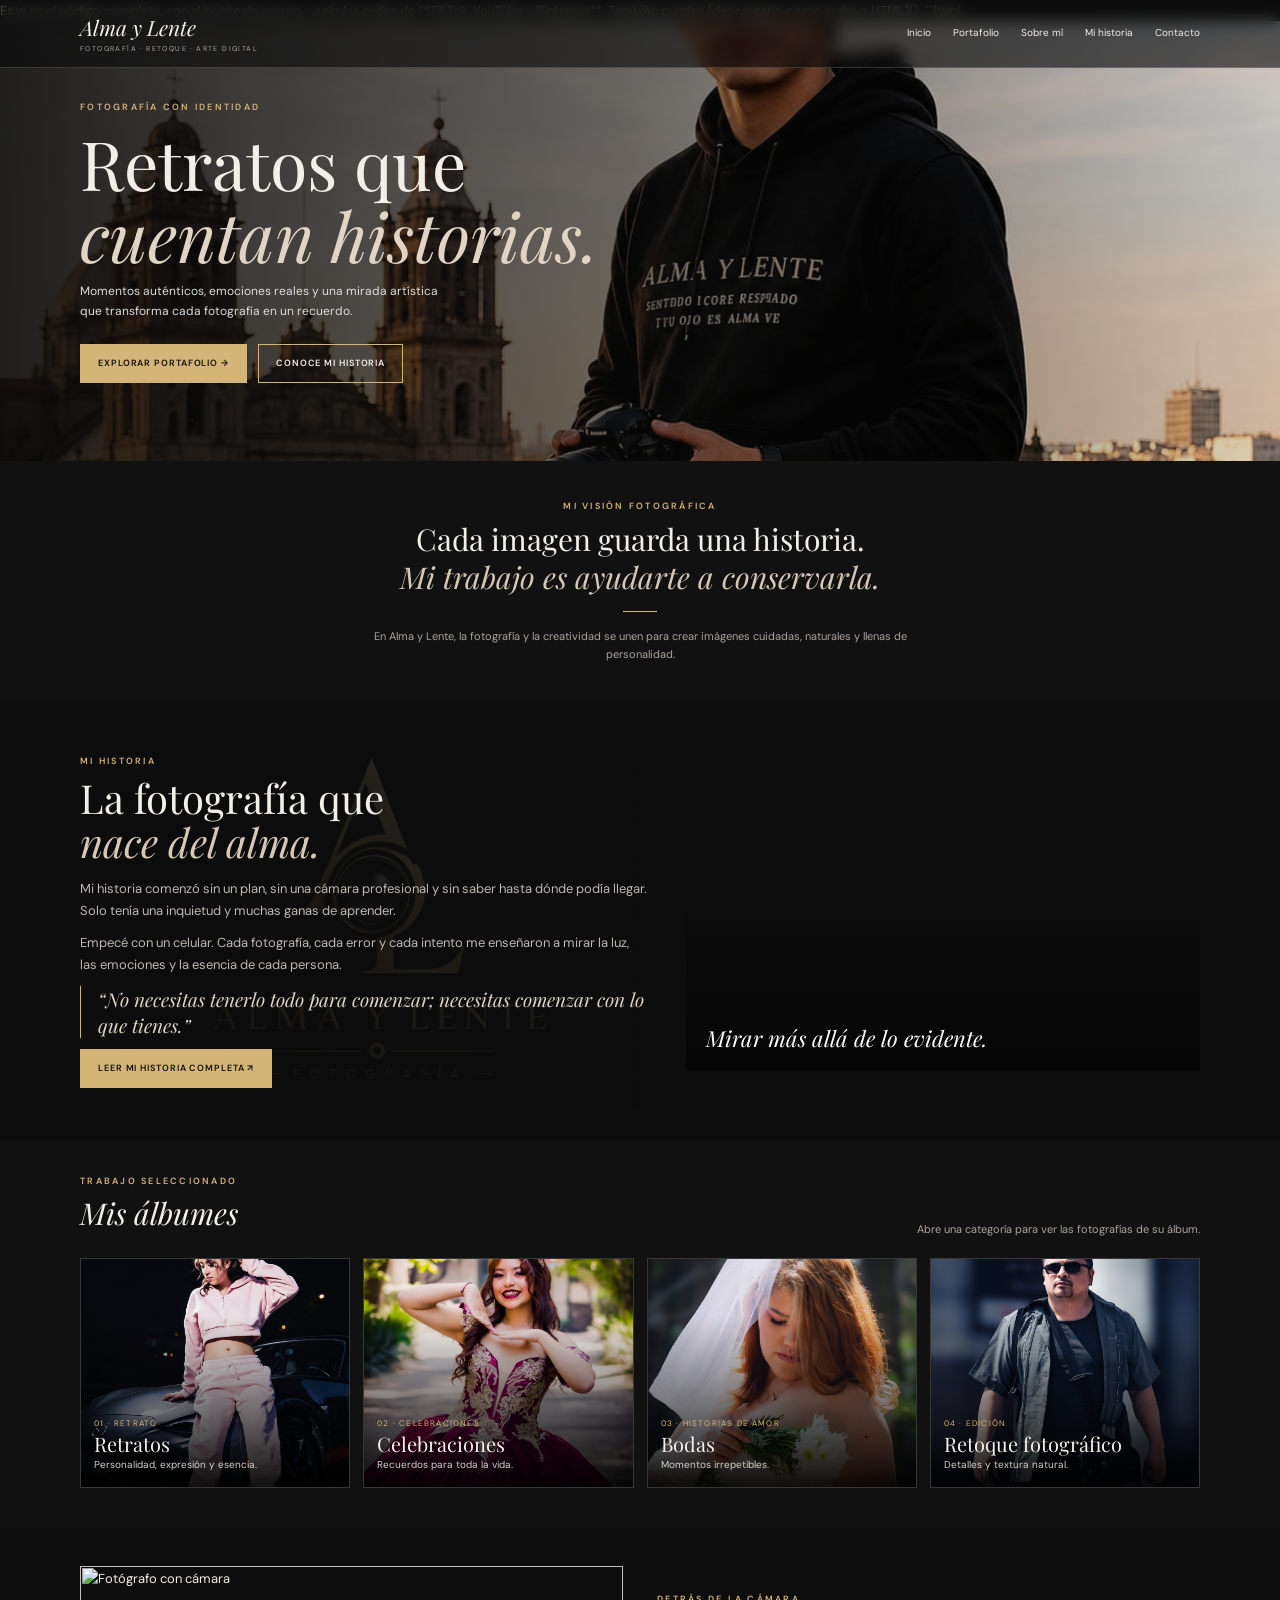
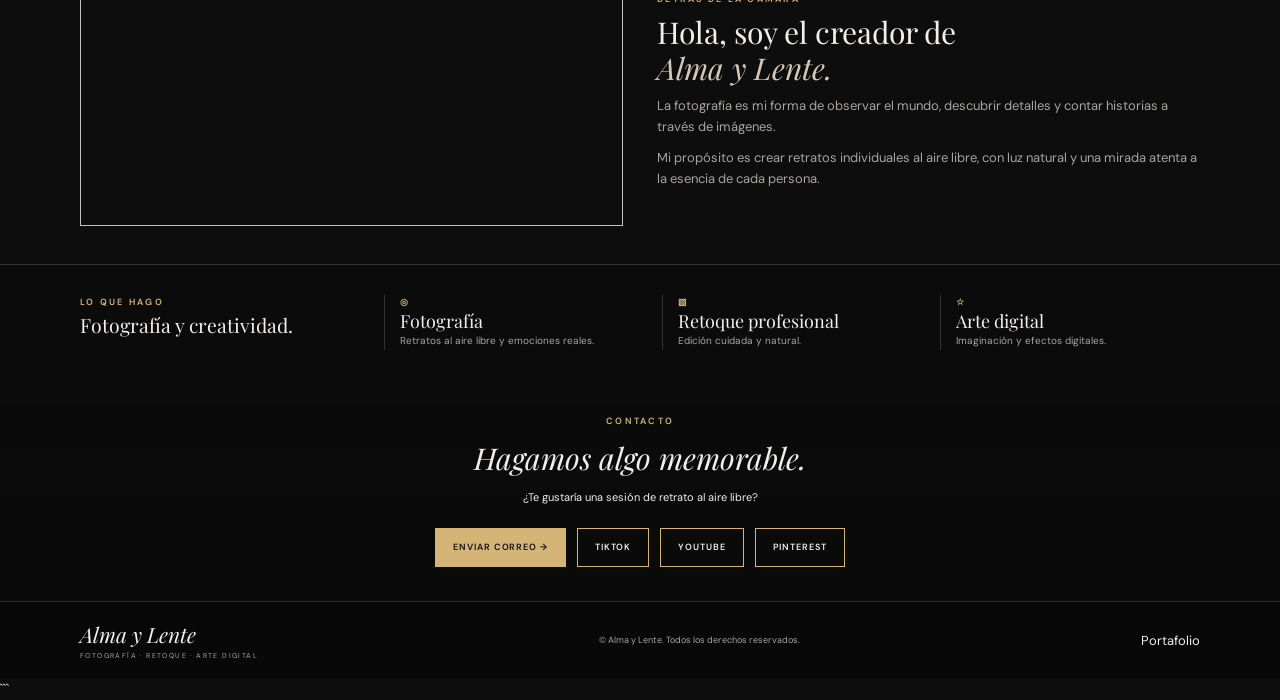
==== commit 82ed38b3: "Update index.html" ====
--- a/index.html
+++ b/index.html
@@ -1,3 +1,6 @@
+Este es el código completo, con el botón de correo y solo las redes de **TikTok, YouTube y Pinterest**. También puedes [descargarlo como archivo HTML](</C:/Users/Hector Joseph/Documents/Codex/2026-10-31/referenced-chatgpt-conversation-this-is-an-2/outputs/index.html>).
+
+```html
 <!DOCTYPE html>
 <html lang="es">
 <head>
@@ -856,6 +859,9 @@
 
     <div class="actions" style="justify-content:center">
       <a class="btn primary" href="mailto:hola@almaylente.com">Enviar correo →</a>
+      <a class="btn" href="https://www.tiktok.com/@almaylente" target="_blank" rel="noopener noreferrer">TikTok</a>
+      <a class="btn" href="https://www.youtube.com/@almaylente" target="_blank" rel="noopener noreferrer">YouTube</a>
+      <a class="btn" href="https://www.pinterest.com/almaylente/" target="_blank" rel="noopener noreferrer">Pinterest</a>
     </div>
   </section>
 
@@ -1323,3 +1329,4 @@
 
 </body>
 </html>
+```
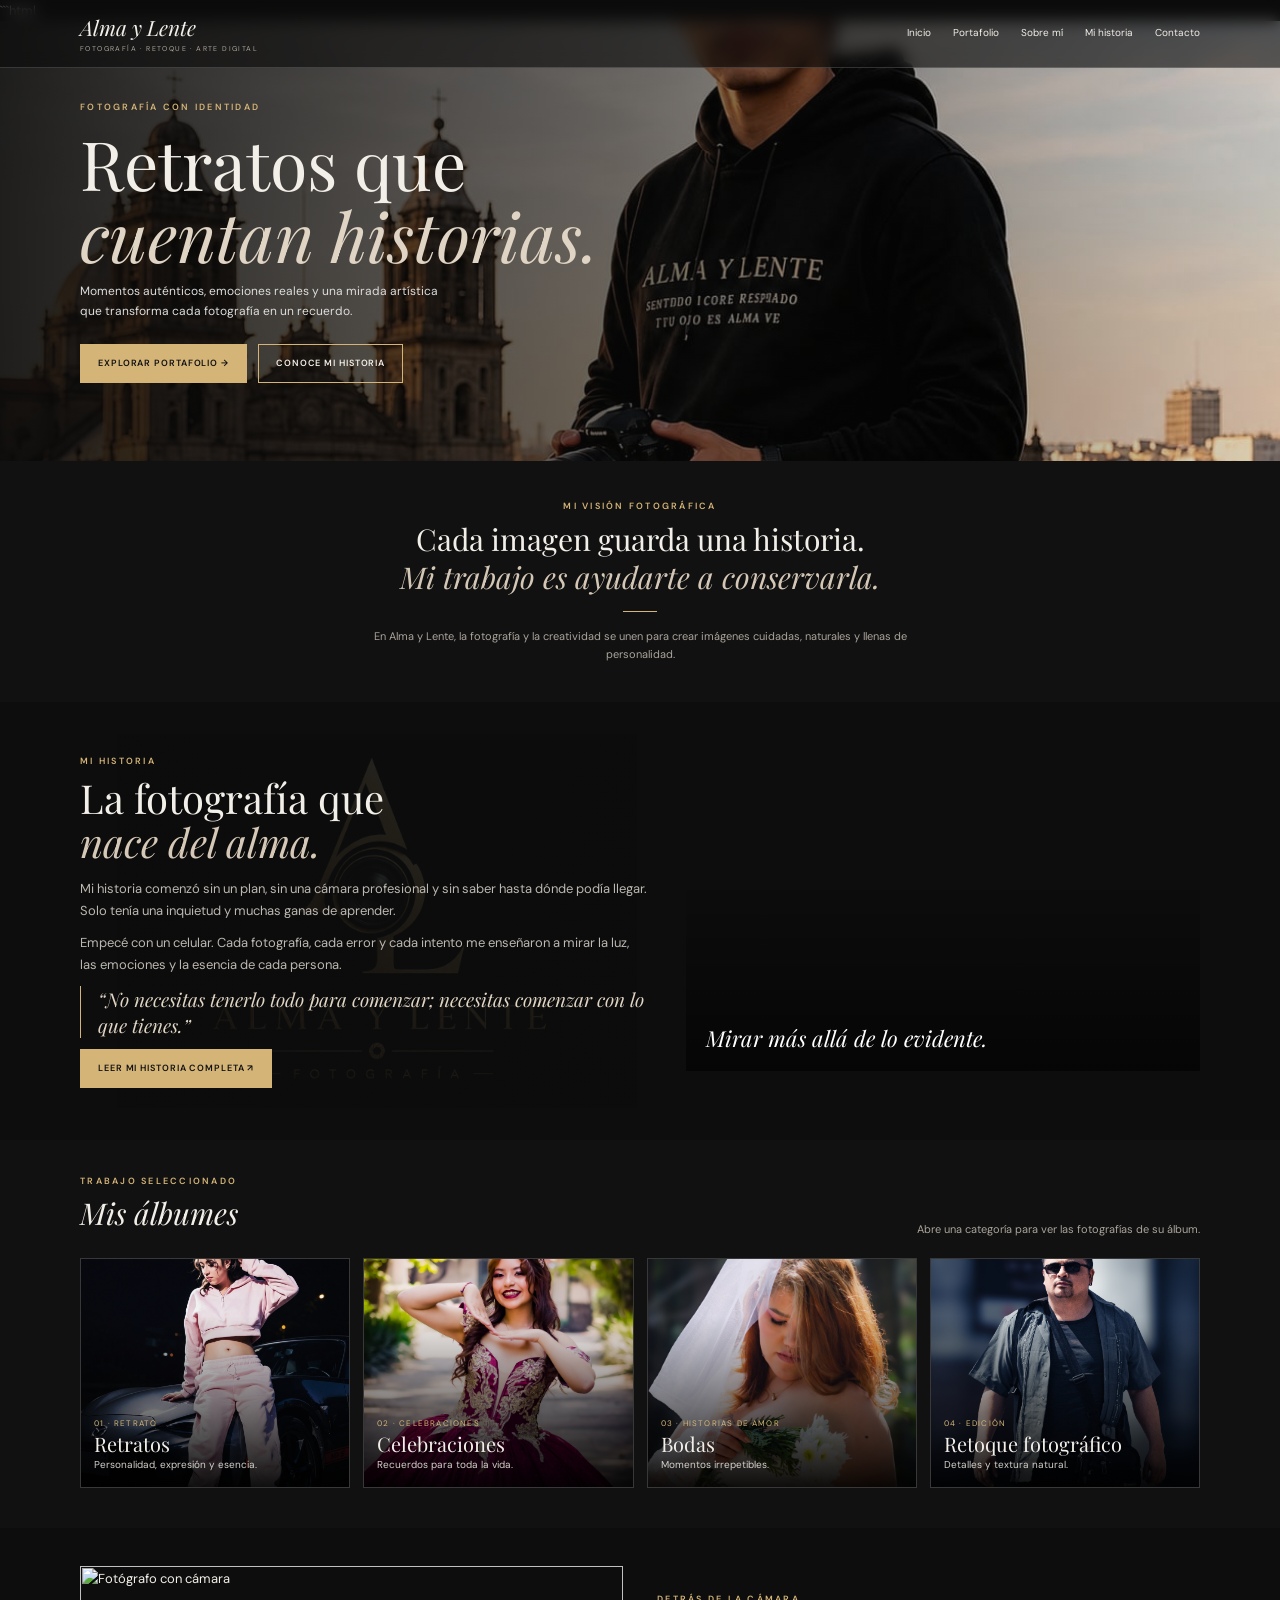
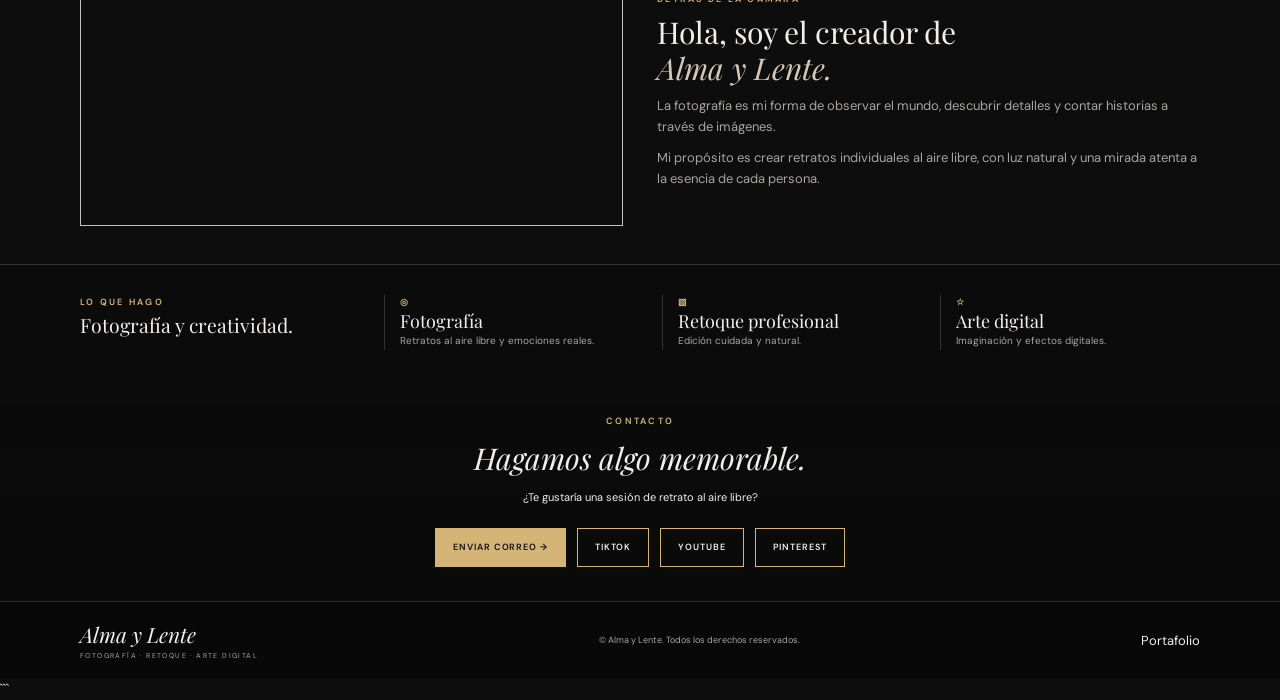
==== commit d04ee3f8: "Update index.html content and links" ====
--- a/index.html
+++ b/index.html
@@ -1,4 +1,4 @@
-Este es el código completo, con el botón de correo y solo las redes de **TikTok, YouTube y Pinterest**. También puedes [descargarlo como archivo HTML](</C:/Users/Hector Joseph/Documents/Codex/2026-10-31/referenced-chatgpt-conversation-this-is-an-2/outputs/index.html>).
+
 
 ```html
 <!DOCTYPE html>
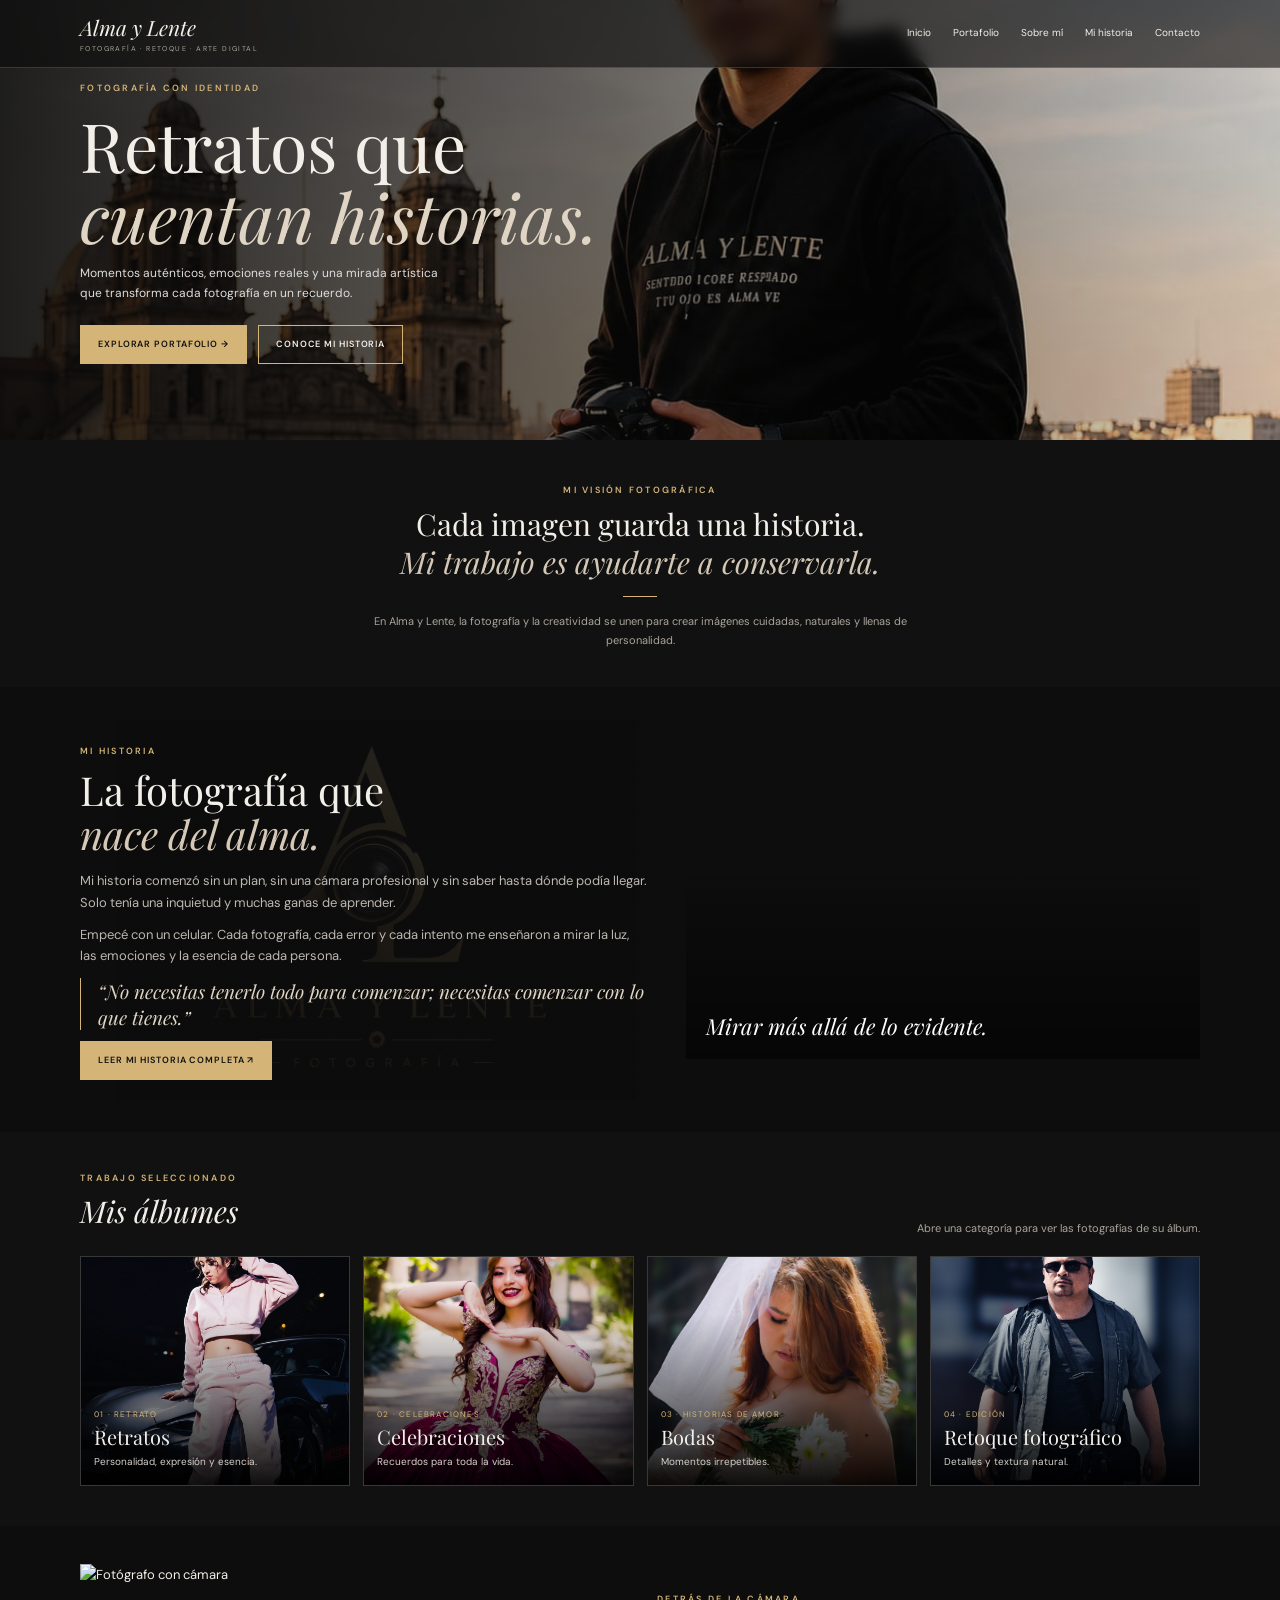
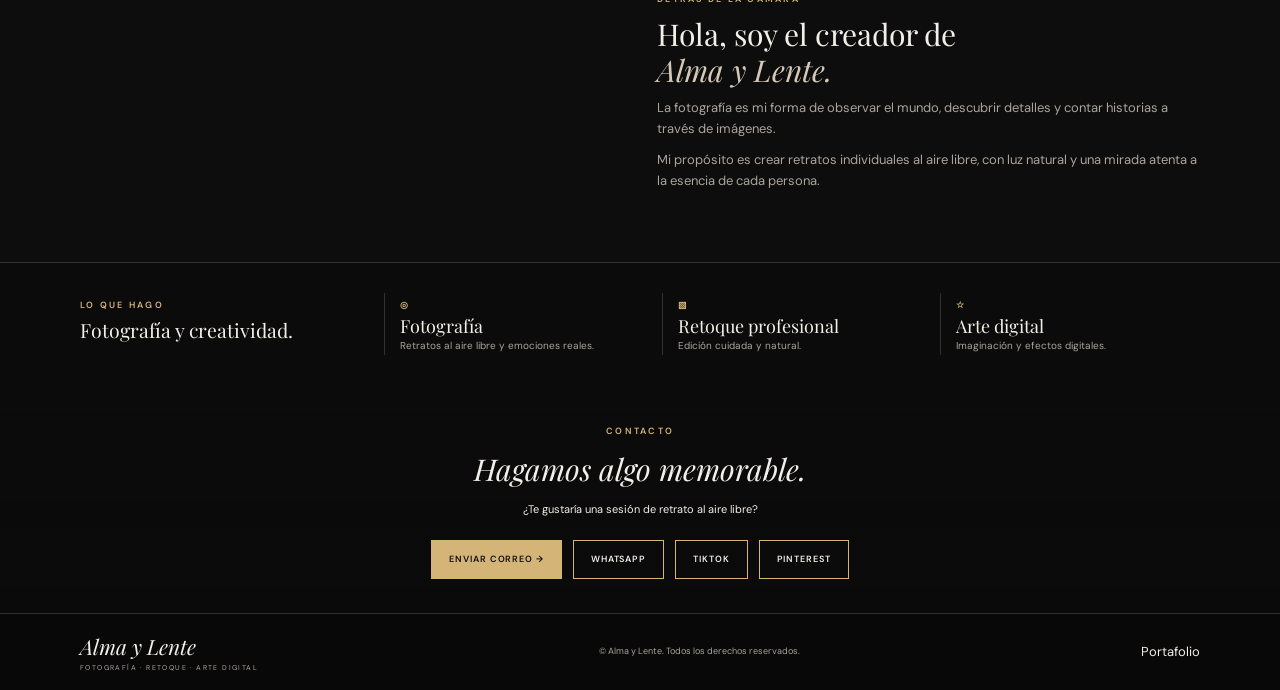
==== commit bb0327ce: "Update action links in index.html Removed YouTube link and added WhatsApp link in actions section." ====
--- a/index.html
+++ b/index.html
@@ -1,6 +1,3 @@
-
-
-```html
 <!DOCTYPE html>
 <html lang="es">
 <head>
@@ -859,8 +856,8 @@
 
     <div class="actions" style="justify-content:center">
       <a class="btn primary" href="mailto:hola@almaylente.com">Enviar correo →</a>
+      <a class="btn" href="https://wa.me/55357308887" target="_blank" rel="noopener noreferrer">WhatsApp</a>
       <a class="btn" href="https://www.tiktok.com/@almaylente" target="_blank" rel="noopener noreferrer">TikTok</a>
-      <a class="btn" href="https://www.youtube.com/@almaylente" target="_blank" rel="noopener noreferrer">YouTube</a>
       <a class="btn" href="https://www.pinterest.com/almaylente/" target="_blank" rel="noopener noreferrer">Pinterest</a>
     </div>
   </section>
@@ -1329,4 +1326,3 @@
 
 </body>
 </html>
-```
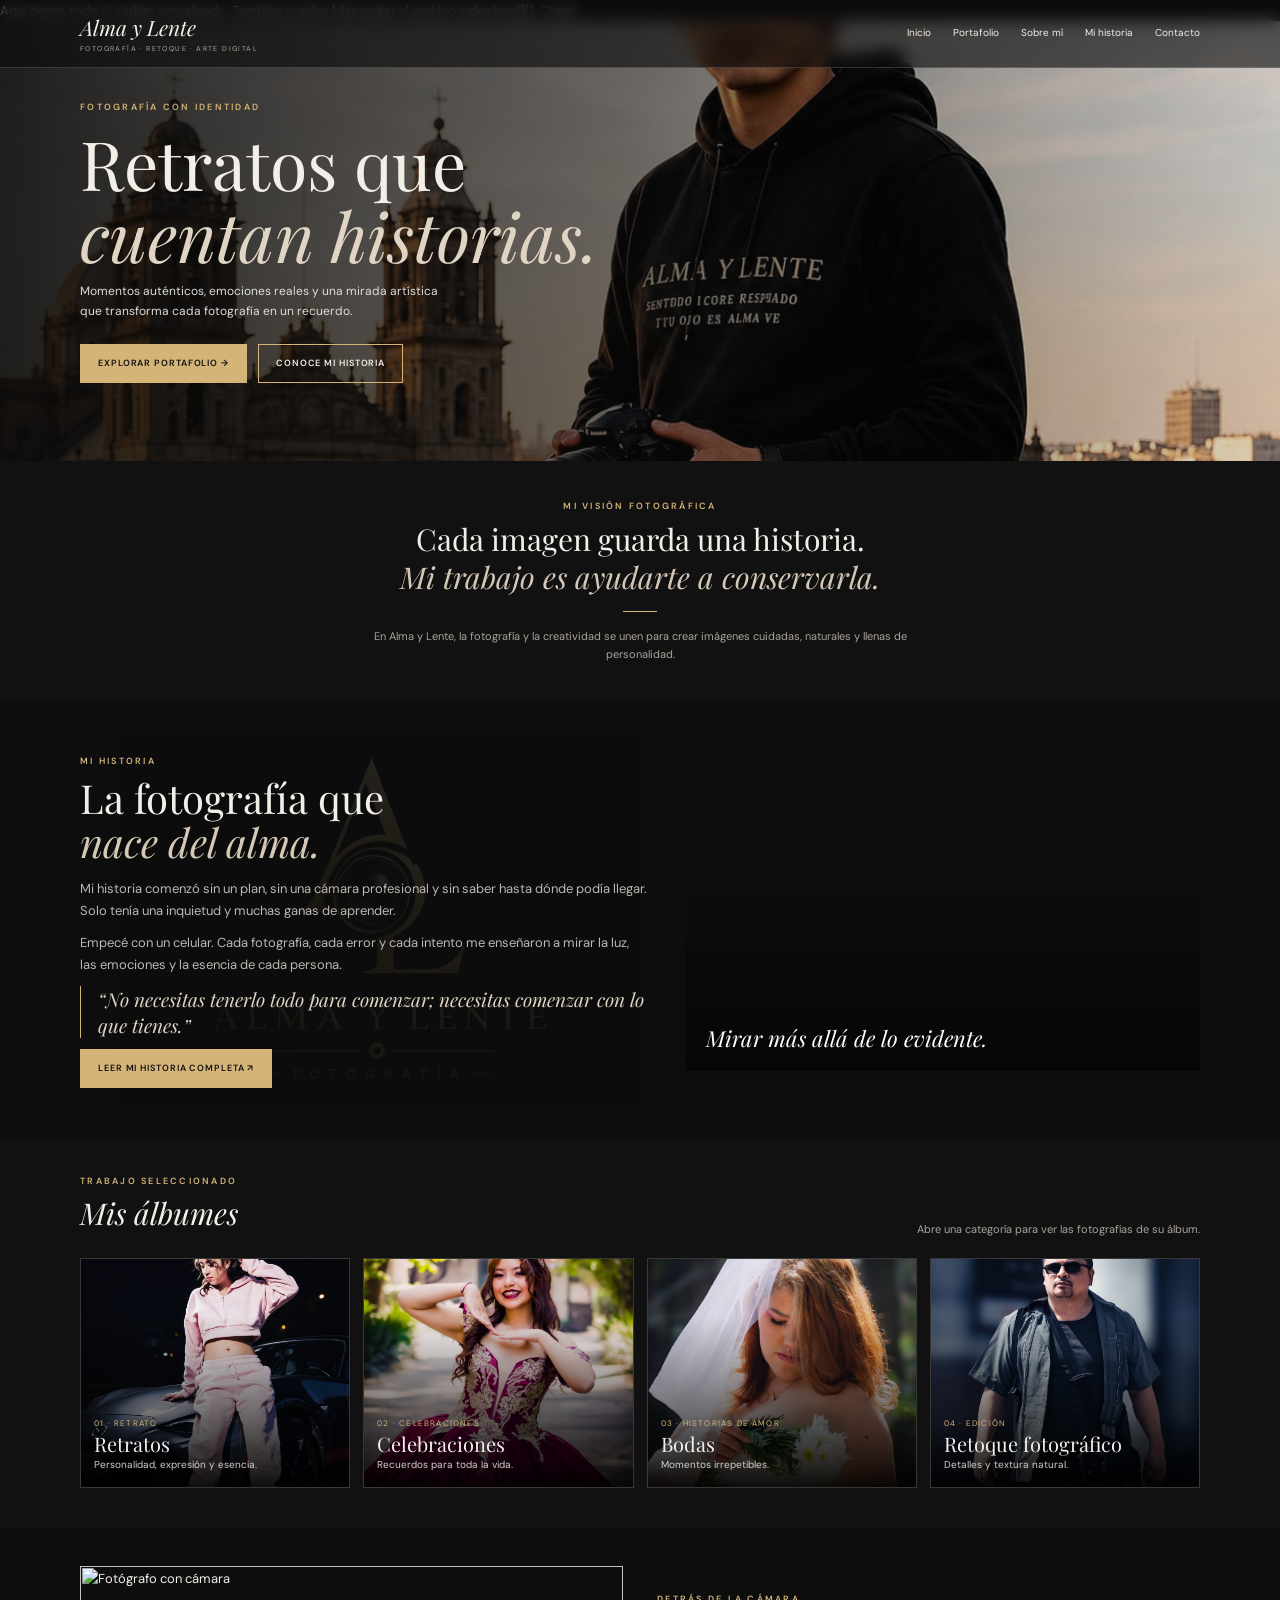
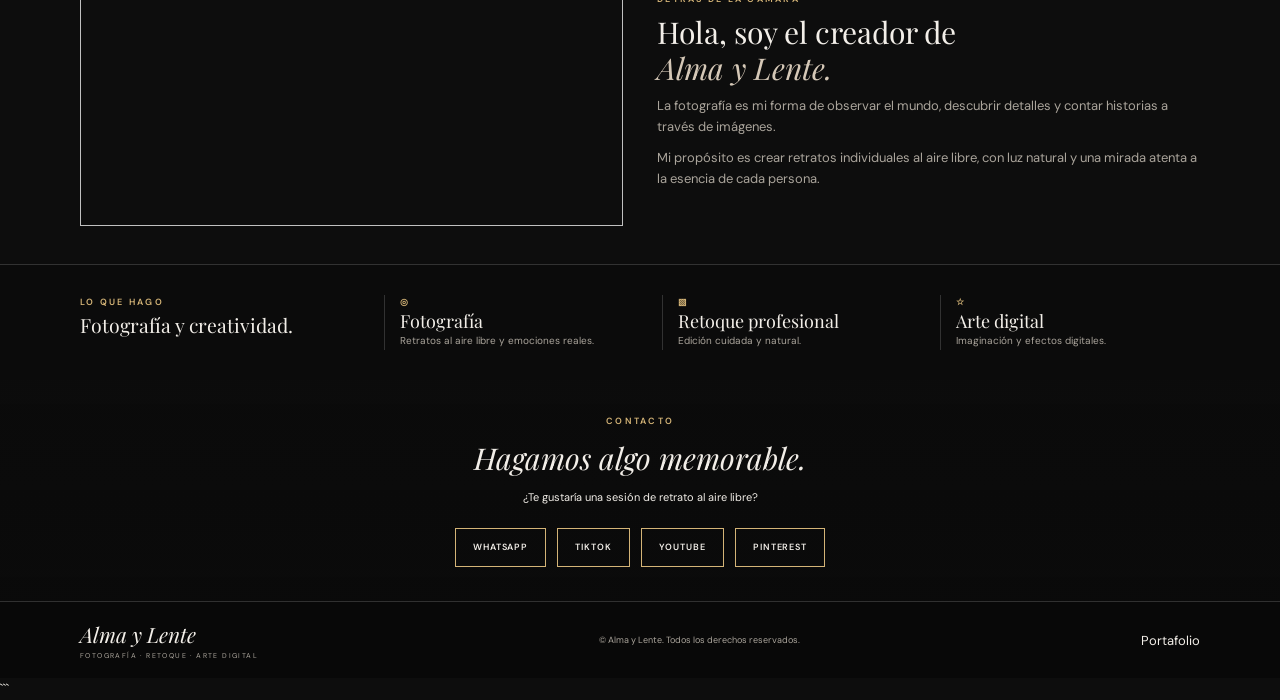
==== commit 85bc4cc4: "Modify contact links in index.html Updated WhatsApp link and added YouTube link in the actions secti" ====
--- a/index.html
+++ b/index.html
@@ -1,3 +1,6 @@
+Aquí tienes todo el código actualizado. También puedes [descargar el archivo index.html](</C:/Users/Hector Joseph/Documents/Codex/2026-10-31/referenced-chatgpt-conversation-this-is-an-2/outputs/index.html>).
+
+```html
 <!DOCTYPE html>
 <html lang="es">
 <head>
@@ -855,9 +858,9 @@
     <p>¿Te gustaría una sesión de retrato al aire libre?</p>
 
     <div class="actions" style="justify-content:center">
-      <a class="btn primary" href="mailto:hola@almaylente.com">Enviar correo →</a>
-      <a class="btn" href="https://wa.me/55357308887" target="_blank" rel="noopener noreferrer">WhatsApp</a>
+      <a class="btn" href="https://wa.me/525535730887" target="_blank" rel="noopener noreferrer">WhatsApp</a>
       <a class="btn" href="https://www.tiktok.com/@almaylente" target="_blank" rel="noopener noreferrer">TikTok</a>
+      <a class="btn" href="https://youtube.com/@hector.yanez?si=FadBhbswcIVwDxJ0" target="_blank" rel="noopener noreferrer">YouTube</a>
       <a class="btn" href="https://www.pinterest.com/almaylente/" target="_blank" rel="noopener noreferrer">Pinterest</a>
     </div>
   </section>
@@ -1326,3 +1329,4 @@
 
 </body>
 </html>
+```
